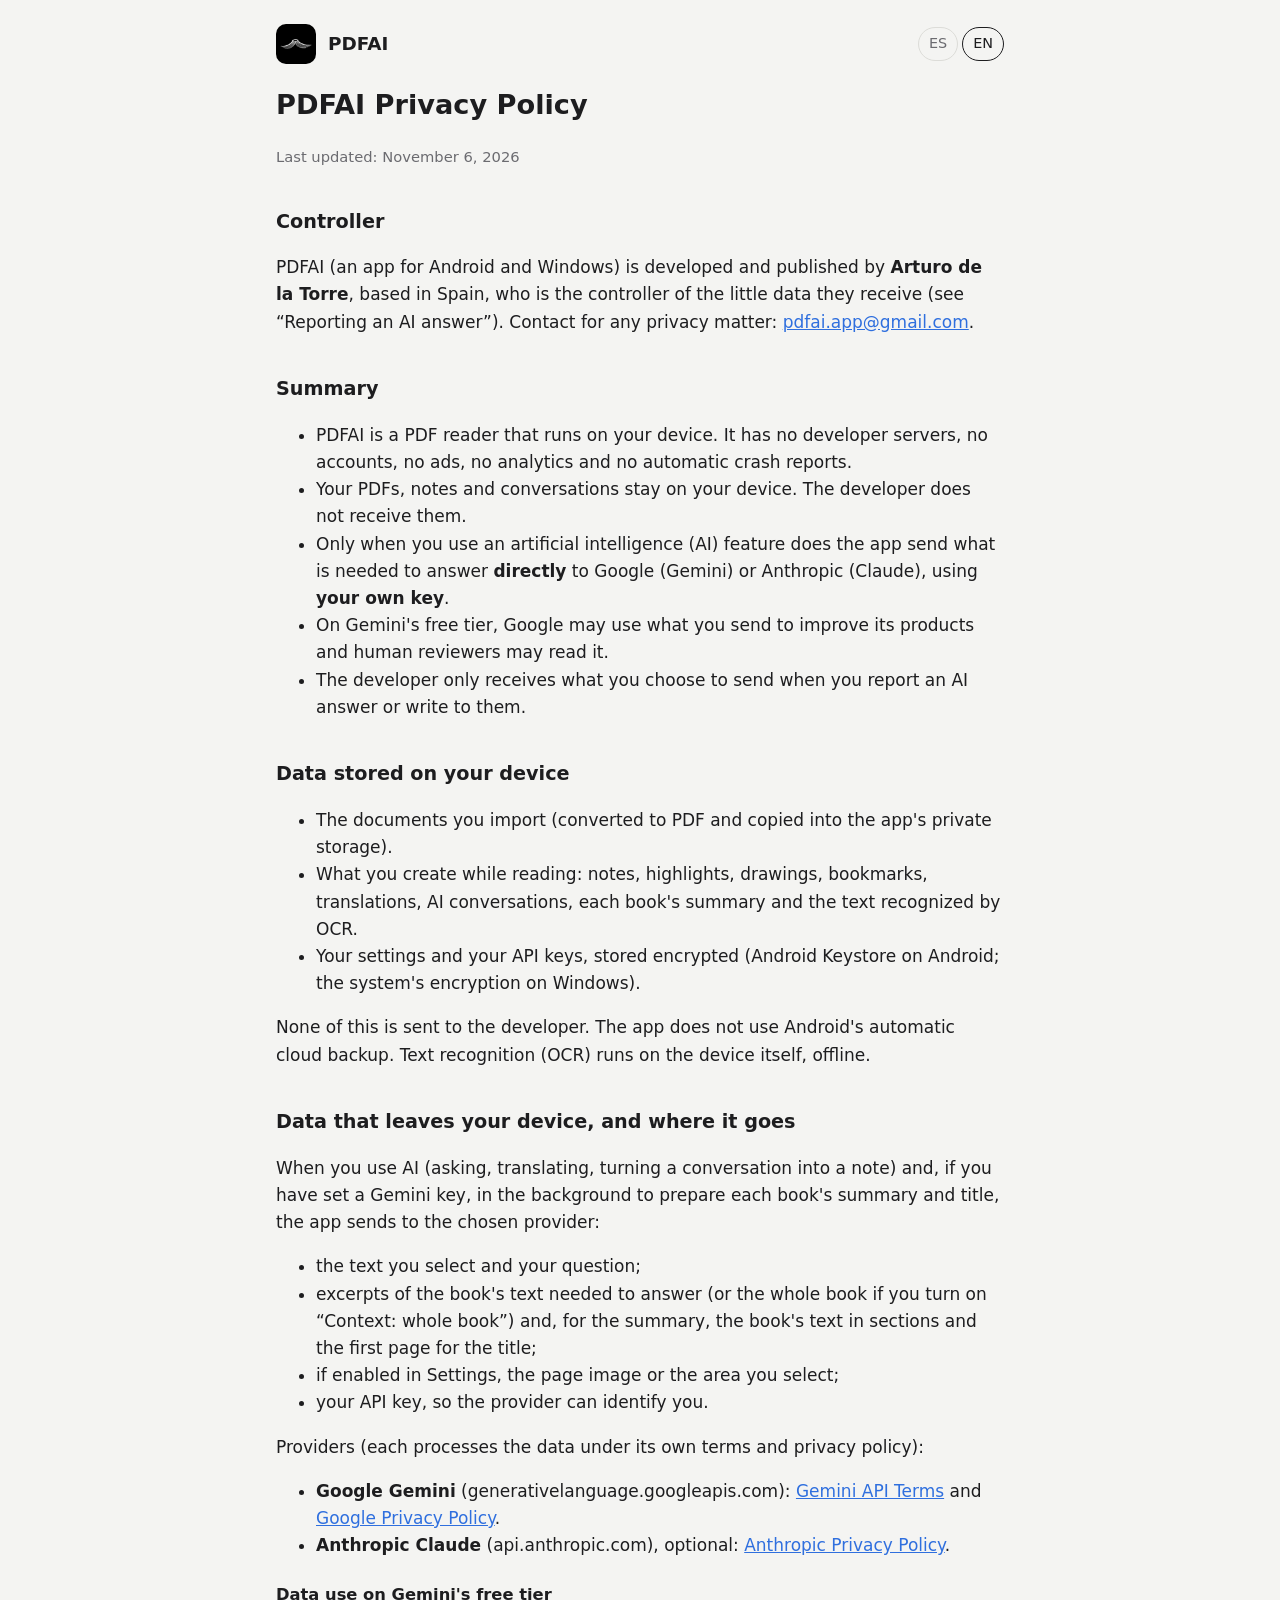
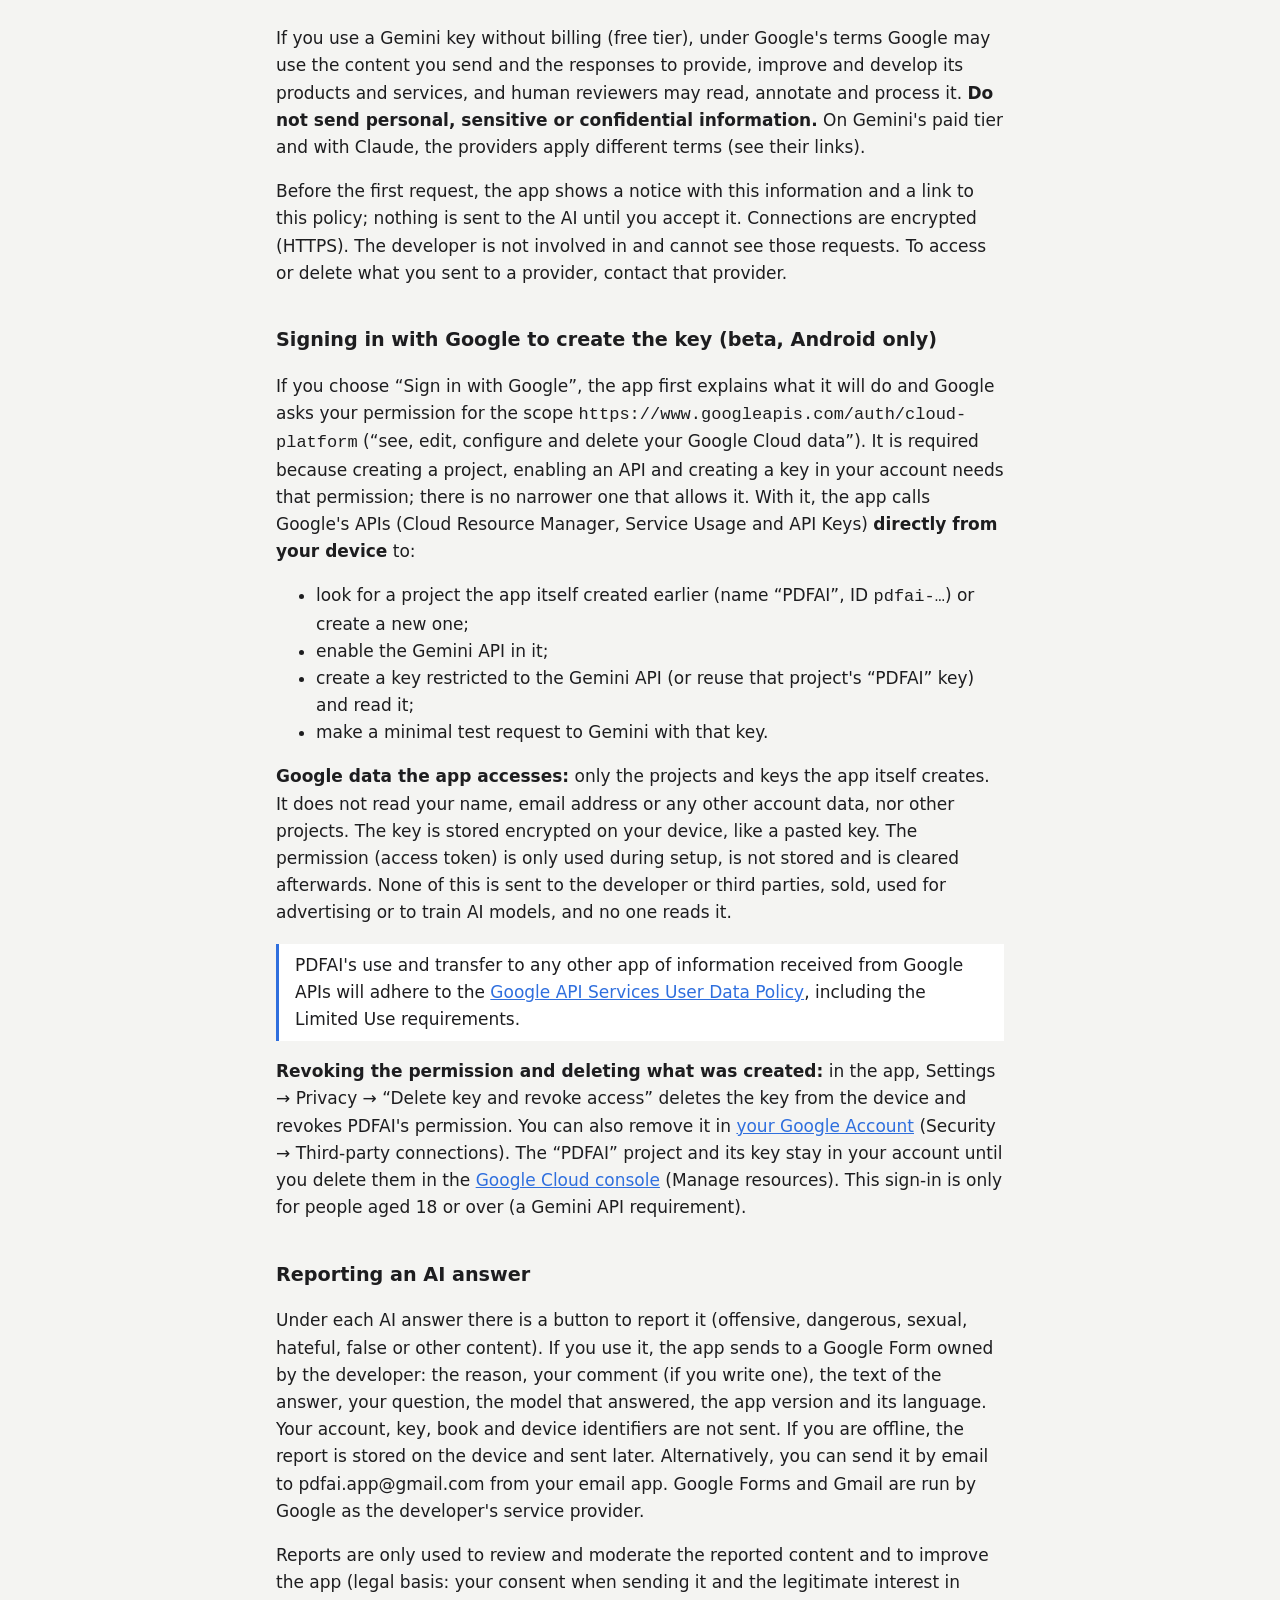
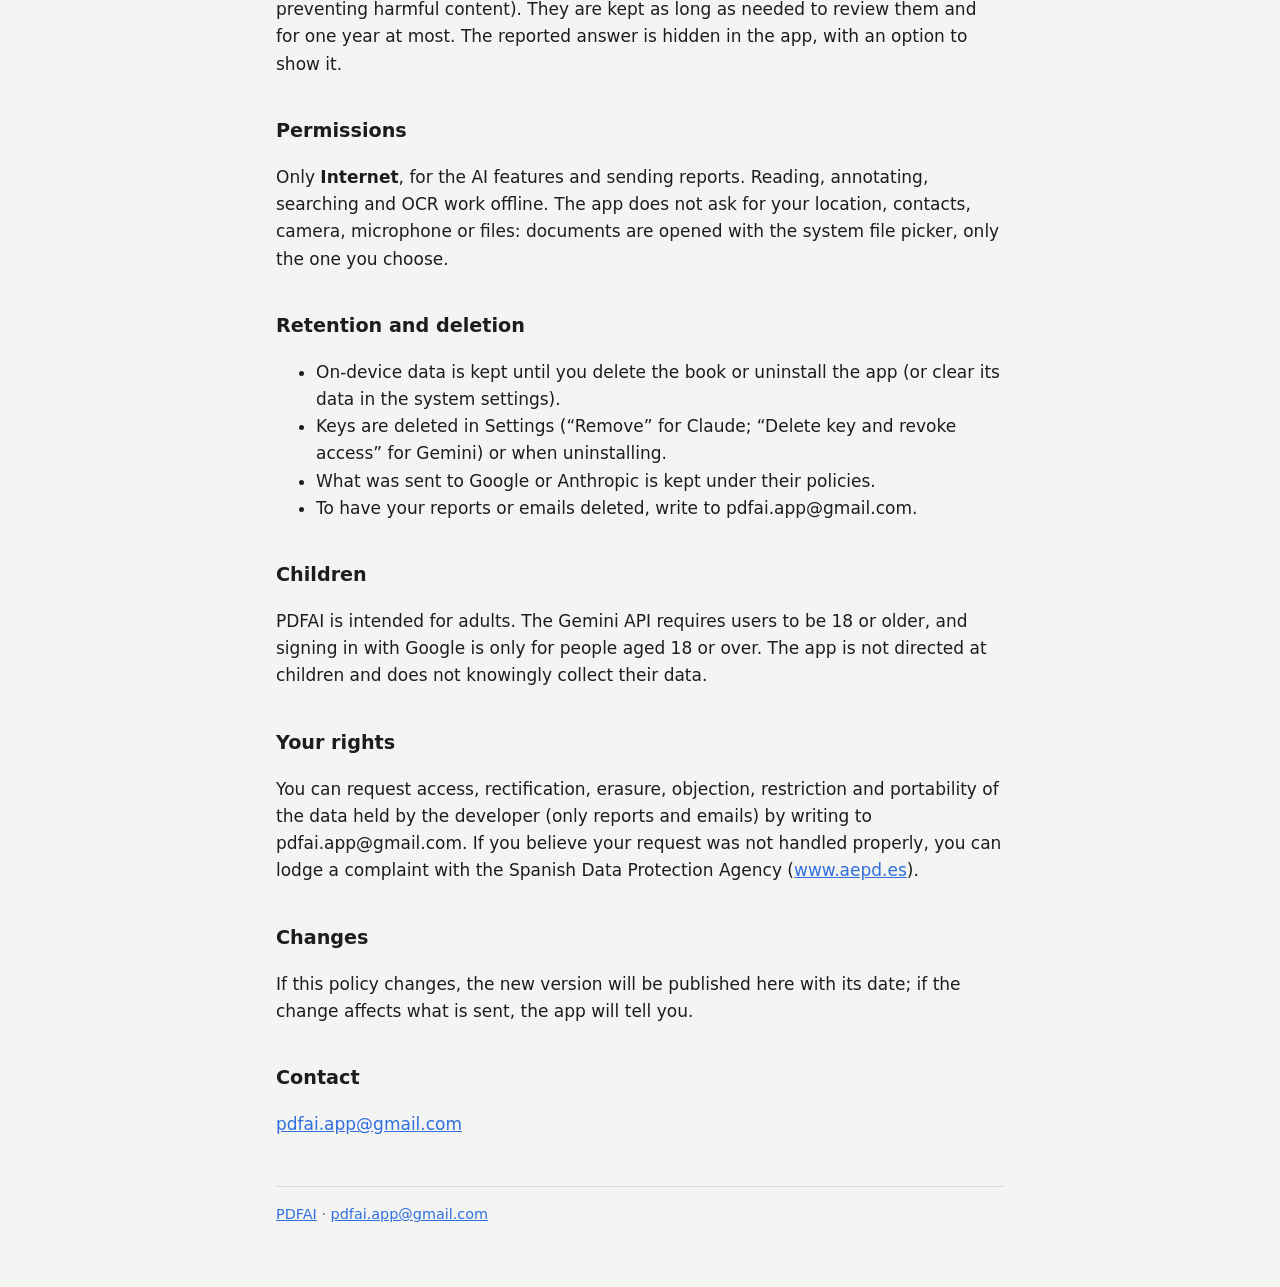
==== privacidad.html @ 2ef505de "Web de PDFAI: inicio y política de privacidad" ====
<!doctype html>
<html lang="es">
  <head>
    <meta charset="utf-8" />
    <meta name="viewport" content="width=device-width, initial-scale=1" />
    <title>Política de privacidad de PDFAI · PDFAI Privacy Policy</title>
    <meta name="description" content="Política de privacidad de PDFAI, lector de PDF con IA. PDFAI Privacy Policy." />
    <link rel="icon" href="icono-512.png" />
    <link rel="stylesheet" href="estilo.css" />
    <script>
      // Idioma: #es / #en en la dirección o el del navegador (español si empieza por «es»; si no, inglés).
      (function () {
        function set(l) {
          document.documentElement.setAttribute("data-lang", l);
          document.documentElement.lang = l;
        }
        var h = location.hash.slice(1);
        set(h === "en" || h === "es" ? h : /^es\b/i.test(navigator.language || "") ? "es" : "en");
        addEventListener("hashchange", function () {
          var x = location.hash.slice(1);
          if (x === "es" || x === "en") set(x);
        });
      })();
    </script>
  </head>
  <body>
    <main>
      <header class="top">
        <a class="brand" href="index.html"><img src="icono-512.png" alt="" width="40" height="40" />PDFAI</a>
        <nav class="langs" aria-label="Idioma / Language"><a href="#es" hreflang="es">ES</a><a href="#en" hreflang="en">EN</a></nav>
      </header>

      <article class="l-es" lang="es">
        <h1>Política de privacidad de PDFAI</h1>
        <p class="meta">Última actualización: 6 de noviembre de 2026</p>

        <h2>Responsable</h2>
        <p>
          PDFAI (aplicación para Android y Windows) la desarrolla y publica <strong>Arturo de la Torre</strong>, con domicilio en
          España, que es el responsable del tratamiento de los pocos datos que recibe (ver «Reportar una respuesta»). Contacto para
          cualquier cuestión de privacidad: <a href="mailto:pdfai.app@gmail.com">pdfai.app@gmail.com</a>.
        </p>

        <h2>Resumen</h2>
        <ul>
          <li>PDFAI es un lector de PDF que funciona en tu dispositivo. No tiene servidores propios, ni cuentas, ni anuncios, ni analítica, ni informes de errores automáticos.</li>
          <li>Tus PDF, notas y conversaciones se quedan en tu dispositivo. El desarrollador no los recibe.</li>
          <li>Solo cuando usas una función de inteligencia artificial (IA), la app envía <strong>directamente</strong> a Google (Gemini) o a Anthropic (Claude), con <strong>tu propia clave</strong>, lo necesario para responder.</li>
          <li>En el plan gratuito de Gemini, Google puede usar lo que envías para mejorar sus productos y puede revisarlo personal humano.</li>
          <li>El desarrollador solo recibe lo que tú decides enviarle al reportar una respuesta de la IA o al escribirle.</li>
        </ul>

        <h2>Datos que se guardan en tu dispositivo</h2>
        <ul>
          <li>Los documentos que importas (convertidos a PDF y copiados en el almacenamiento privado de la app).</li>
          <li>Lo que creas al leer: notas, subrayados, dibujos, marcadores, traducciones, conversaciones con la IA, la ficha de cada libro y el texto reconocido por OCR.</li>
          <li>Tus ajustes y tus claves de API, guardadas cifradas (Android Keystore en Android; cifrado del sistema en Windows).</li>
        </ul>
        <p>
          Nada de esto se envía al desarrollador. La app no usa las copias de seguridad automáticas en la nube de Android. El
          reconocimiento de texto (OCR) se hace en el propio dispositivo, sin conexión.
        </p>

        <h2>Datos que salen del dispositivo y adónde van</h2>
        <p>Cuando usas la IA (preguntar, traducir, convertir una conversación en nota) y, si has puesto una clave de Gemini, en segundo plano para preparar la ficha y el título de cada libro, la app envía al proveedor elegido:</p>
        <ul>
          <li>el texto que seleccionas y tu pregunta;</li>
          <li>fragmentos del texto del libro necesarios para responder (o el libro entero si activas «Contexto: todo el libro»), y, para la ficha, el texto del libro por tramos y la primera página para el título;</li>
          <li>si está activado en Ajustes, la imagen de la página o el recorte que seleccionas;</li>
          <li>tu clave de API, para que el proveedor te identifique.</li>
        </ul>
        <p>Proveedores (cada uno trata los datos según sus propias condiciones y su política de privacidad):</p>
        <ul>
          <li><strong>Google Gemini</strong> (generativelanguage.googleapis.com): <a href="https://ai.google.dev/gemini-api/terms">condiciones de la API de Gemini</a> y <a href="https://policies.google.com/privacy">política de privacidad de Google</a>.</li>
          <li><strong>Anthropic Claude</strong> (api.anthropic.com), opcional: <a href="https://www.anthropic.com/legal/privacy">política de privacidad de Anthropic</a>.</li>
        </ul>
        <h3>Uso de datos en el plan gratuito de Gemini</h3>
        <p>
          Si usas una clave de Gemini sin facturación (plan gratuito), según las condiciones de Google, Google puede usar el contenido
          que envías y las respuestas para proporcionar, mejorar y desarrollar sus productos y servicios, y puede haber personas que
          lo lean, anoten y procesen. <strong>No envíes datos personales, sensibles o confidenciales.</strong> En el plan de pago de
          Gemini y con Claude, los proveedores aplican otras condiciones (consúltalas en sus enlaces).
        </p>
        <p>
          Antes del primer envío, la app muestra un aviso con esta información y un enlace a esta política; sin aceptarlo no se
          envía nada a la IA. Las conexiones van cifradas (HTTPS). El desarrollador no interviene ni puede ver esas peticiones. Para
          consultar o borrar lo que hayas enviado a un proveedor, dirígete a ese proveedor.
        </p>

        <h2>Iniciar sesión con Google para crear la clave (beta, solo Android)</h2>
        <p>
          Si eliges «Iniciar sesión con Google», la app te explica antes qué va a hacer y Google te pide permiso para el ámbito
          <code>https://www.googleapis.com/auth/cloud-platform</code> («ver, editar, configurar y eliminar tus datos de Google
          Cloud»). Es necesario porque crear un proyecto, activar una API y crear una clave en tu cuenta exige ese permiso; no
          existe uno más limitado que lo permita. Con él, la app llama <strong>directamente desde tu dispositivo</strong> a las APIs
          de Google (Cloud Resource Manager, Service Usage y API Keys) para:
        </p>
        <ul>
          <li>buscar un proyecto que la propia app creara antes (nombre «PDFAI», identificador <code>pdfai-…</code>) o crear uno nuevo;</li>
          <li>activar en él la API de Gemini;</li>
          <li>crear una clave limitada a la API de Gemini (o reutilizar la clave «PDFAI» de ese proyecto) y leerla;</li>
          <li>hacer una petición mínima de prueba a Gemini con esa clave.</li>
        </ul>
        <p>
          <strong>Datos de Google a los que accede la app:</strong> solo los de los proyectos y claves que crea la propia app. No lee
          tu nombre, tu dirección de correo ni otros datos de tu cuenta, ni otros proyectos. La clave se guarda cifrada en tu
          dispositivo, como una clave pegada. El permiso (token de acceso) se usa solo durante el alta, no se guarda y se borra al
          terminar. Nada de esto se envía al desarrollador ni a terceros, no se vende, no se usa para publicidad ni para entrenar
          modelos de IA y nadie lo lee.
        </p>
        <blockquote>
          El uso y la transferencia a cualquier otra aplicación de la información recibida de las APIs de Google por parte de PDFAI
          se ajustarán a la
          <a href="https://developers.google.com/terms/api-services-user-data-policy">Política de datos de usuario de los servicios de API de Google</a>,
          incluidos los requisitos de Uso limitado.
        </blockquote>
        <p>
          <strong>Retirar el permiso y borrar lo creado:</strong> en la app, Ajustes → Privacidad → «Borrar la clave y revocar el
          acceso» borra la clave del dispositivo y revoca el permiso de PDFAI. También puedes retirarlo en
          <a href="https://myaccount.google.com/permissions">tu cuenta de Google</a> (Seguridad → Conexiones con terceros). El
          proyecto «PDFAI» y su clave siguen en tu cuenta hasta que los borres en la
          <a href="https://console.cloud.google.com/cloud-resource-manager">consola de Google Cloud</a> (Gestionar recursos). Este
          inicio de sesión es solo para mayores de 18 años (requisito de la API de Gemini).
        </p>

        <h2>Reportar una respuesta de la IA</h2>
        <p>
          Bajo cada respuesta de la IA hay un botón para reportarla (contenido ofensivo, peligroso, sexual, de odio, falso u otro).
          Si lo usas, la app envía a un Formulario de Google del desarrollador: el motivo, tu comentario (si escribes uno), el texto
          de la respuesta, tu pregunta, el modelo que respondió, la versión de la app y su idioma. No se envían tu cuenta, tu clave,
          tu libro ni identificadores del dispositivo. Si no hay conexión, el reporte se guarda en el dispositivo y se envía más
          tarde. Como alternativa puedes enviarlo por correo a pdfai.app@gmail.com desde tu programa de correo. Google Forms y Gmail
          los gestiona Google como proveedor del desarrollador.
        </p>
        <p>
          Los reportes se usan solo para revisar y moderar el contenido reportado y mejorar la app (base jurídica: tu consentimiento
          al enviarlo y el interés legítimo en evitar contenido dañino). Se conservan el tiempo necesario para revisarlos y como
          máximo un año. La respuesta reportada queda oculta en la app, con opción de verla.
        </p>

        <h2>Permisos</h2>
        <p>
          Solo <strong>Internet</strong>, para las funciones de IA y el envío de reportes. Leer, anotar, buscar y el OCR funcionan
          sin conexión. La app no pide acceso a tu ubicación, contactos, cámara, micrófono ni a tus archivos: los documentos se
          abren con el selector de archivos del sistema, solo el que eliges.
        </p>

        <h2>Conservación y borrado</h2>
        <ul>
          <li>Los datos del dispositivo se conservan hasta que borras el libro o desinstalas la app (o borras sus datos en los ajustes del sistema).</li>
          <li>Las claves se borran en Ajustes («Quitar» para Claude; «Borrar la clave y revocar el acceso» para Gemini) o al desinstalar.</li>
          <li>Lo enviado a Google o Anthropic se conserva según sus políticas.</li>
          <li>Para que se borren tus reportes o correos, escribe a pdfai.app@gmail.com.</li>
        </ul>

        <h2>Menores</h2>
        <p>
          PDFAI está dirigida a personas adultas. La API de Gemini exige tener 18 años o más, y el inicio de sesión con Google solo es
          para mayores de 18 años. La app no está dirigida a menores ni recoge datos de ellos a sabiendas.
        </p>

        <h2>Tus derechos</h2>
        <p>
          Puedes pedir acceso, rectificación, supresión, oposición, limitación y portabilidad de los datos que tenga el desarrollador
          (solo reportes y correos) escribiendo a pdfai.app@gmail.com. Si crees que no se han atendido bien, puedes reclamar ante la
          Agencia Española de Protección de Datos (<a href="https://www.aepd.es">www.aepd.es</a>).
        </p>

        <h2>Cambios</h2>
        <p>Si esta política cambia, se publicará aquí con su nueva fecha; si el cambio afecta a lo que se envía, la app lo avisará.</p>

        <h2>Contacto</h2>
        <p><a href="mailto:pdfai.app@gmail.com">pdfai.app@gmail.com</a></p>
      </article>

      <article class="l-en" lang="en">
        <h1>PDFAI Privacy Policy</h1>
        <p class="meta">Last updated: November 6, 2026</p>

        <h2>Controller</h2>
        <p>
          PDFAI (an app for Android and Windows) is developed and published by <strong>Arturo de la Torre</strong>, based in
          Spain, who is the controller of the little data they receive (see “Reporting an AI answer”). Contact for any privacy
          matter: <a href="mailto:pdfai.app@gmail.com">pdfai.app@gmail.com</a>.
        </p>

        <h2>Summary</h2>
        <ul>
          <li>PDFAI is a PDF reader that runs on your device. It has no developer servers, no accounts, no ads, no analytics and no automatic crash reports.</li>
          <li>Your PDFs, notes and conversations stay on your device. The developer does not receive them.</li>
          <li>Only when you use an artificial intelligence (AI) feature does the app send what is needed to answer <strong>directly</strong> to Google (Gemini) or Anthropic (Claude), using <strong>your own key</strong>.</li>
          <li>On Gemini's free tier, Google may use what you send to improve its products and human reviewers may read it.</li>
          <li>The developer only receives what you choose to send when you report an AI answer or write to them.</li>
        </ul>

        <h2>Data stored on your device</h2>
        <ul>
          <li>The documents you import (converted to PDF and copied into the app's private storage).</li>
          <li>What you create while reading: notes, highlights, drawings, bookmarks, translations, AI conversations, each book's summary and the text recognized by OCR.</li>
          <li>Your settings and your API keys, stored encrypted (Android Keystore on Android; the system's encryption on Windows).</li>
        </ul>
        <p>None of this is sent to the developer. The app does not use Android's automatic cloud backup. Text recognition (OCR) runs on the device itself, offline.</p>

        <h2>Data that leaves your device, and where it goes</h2>
        <p>When you use AI (asking, translating, turning a conversation into a note) and, if you have set a Gemini key, in the background to prepare each book's summary and title, the app sends to the chosen provider:</p>
        <ul>
          <li>the text you select and your question;</li>
          <li>excerpts of the book's text needed to answer (or the whole book if you turn on “Context: whole book”) and, for the summary, the book's text in sections and the first page for the title;</li>
          <li>if enabled in Settings, the page image or the area you select;</li>
          <li>your API key, so the provider can identify you.</li>
        </ul>
        <p>Providers (each processes the data under its own terms and privacy policy):</p>
        <ul>
          <li><strong>Google Gemini</strong> (generativelanguage.googleapis.com): <a href="https://ai.google.dev/gemini-api/terms">Gemini API Terms</a> and <a href="https://policies.google.com/privacy">Google Privacy Policy</a>.</li>
          <li><strong>Anthropic Claude</strong> (api.anthropic.com), optional: <a href="https://www.anthropic.com/legal/privacy">Anthropic Privacy Policy</a>.</li>
        </ul>
        <h3>Data use on Gemini's free tier</h3>
        <p>
          If you use a Gemini key without billing (free tier), under Google's terms Google may use the content you send and the
          responses to provide, improve and develop its products and services, and human reviewers may read, annotate and process
          it. <strong>Do not send personal, sensitive or confidential information.</strong> On Gemini's paid tier and with Claude, the
          providers apply different terms (see their links).
        </p>
        <p>
          Before the first request, the app shows a notice with this information and a link to this policy; nothing is sent to the
          AI until you accept it. Connections are encrypted (HTTPS). The developer is not involved in and cannot see those requests.
          To access or delete what you sent to a provider, contact that provider.
        </p>

        <h2>Signing in with Google to create the key (beta, Android only)</h2>
        <p>
          If you choose “Sign in with Google”, the app first explains what it will do and Google asks your permission for the scope
          <code>https://www.googleapis.com/auth/cloud-platform</code> (“see, edit, configure and delete your Google Cloud data”). It
          is required because creating a project, enabling an API and creating a key in your account needs that permission; there is
          no narrower one that allows it. With it, the app calls Google's APIs (Cloud Resource Manager, Service Usage and API Keys)
          <strong>directly from your device</strong> to:
        </p>
        <ul>
          <li>look for a project the app itself created earlier (name “PDFAI”, ID <code>pdfai-…</code>) or create a new one;</li>
          <li>enable the Gemini API in it;</li>
          <li>create a key restricted to the Gemini API (or reuse that project's “PDFAI” key) and read it;</li>
          <li>make a minimal test request to Gemini with that key.</li>
        </ul>
        <p>
          <strong>Google data the app accesses:</strong> only the projects and keys the app itself creates. It does not read your
          name, email address or any other account data, nor other projects. The key is stored encrypted on your device, like a
          pasted key. The permission (access token) is only used during setup, is not stored and is cleared afterwards. None of this
          is sent to the developer or third parties, sold, used for advertising or to train AI models, and no one reads it.
        </p>
        <blockquote>
          PDFAI's use and transfer to any other app of information received from Google APIs will adhere to the
          <a href="https://developers.google.com/terms/api-services-user-data-policy">Google API Services User Data Policy</a>, including
          the Limited Use requirements.
        </blockquote>
        <p>
          <strong>Revoking the permission and deleting what was created:</strong> in the app, Settings → Privacy → “Delete key and
          revoke access” deletes the key from the device and revokes PDFAI's permission. You can also remove it in
          <a href="https://myaccount.google.com/permissions">your Google Account</a> (Security → Third-party connections). The “PDFAI”
          project and its key stay in your account until you delete them in the
          <a href="https://console.cloud.google.com/cloud-resource-manager">Google Cloud console</a> (Manage resources). This sign-in is
          only for people aged 18 or over (a Gemini API requirement).
        </p>

        <h2>Reporting an AI answer</h2>
        <p>
          Under each AI answer there is a button to report it (offensive, dangerous, sexual, hateful, false or other content). If you
          use it, the app sends to a Google Form owned by the developer: the reason, your comment (if you write one), the text of the
          answer, your question, the model that answered, the app version and its language. Your account, key, book and device
          identifiers are not sent. If you are offline, the report is stored on the device and sent later. Alternatively, you can
          send it by email to pdfai.app@gmail.com from your email app. Google Forms and Gmail are run by Google as the developer's
          service provider.
        </p>
        <p>
          Reports are only used to review and moderate the reported content and to improve the app (legal basis: your consent when
          sending it and the legitimate interest in preventing harmful content). They are kept as long as needed to review them and
          for one year at most. The reported answer is hidden in the app, with an option to show it.
        </p>

        <h2>Permissions</h2>
        <p>
          Only <strong>Internet</strong>, for the AI features and sending reports. Reading, annotating, searching and OCR work offline.
          The app does not ask for your location, contacts, camera, microphone or files: documents are opened with the system file
          picker, only the one you choose.
        </p>

        <h2>Retention and deletion</h2>
        <ul>
          <li>On-device data is kept until you delete the book or uninstall the app (or clear its data in the system settings).</li>
          <li>Keys are deleted in Settings (“Remove” for Claude; “Delete key and revoke access” for Gemini) or when uninstalling.</li>
          <li>What was sent to Google or Anthropic is kept under their policies.</li>
          <li>To have your reports or emails deleted, write to pdfai.app@gmail.com.</li>
        </ul>

        <h2>Children</h2>
        <p>
          PDFAI is intended for adults. The Gemini API requires users to be 18 or older, and signing in with Google is only for people
          aged 18 or over. The app is not directed at children and does not knowingly collect their data.
        </p>

        <h2>Your rights</h2>
        <p>
          You can request access, rectification, erasure, objection, restriction and portability of the data held by the developer
          (only reports and emails) by writing to pdfai.app@gmail.com. If you believe your request was not handled properly, you can
          lodge a complaint with the Spanish Data Protection Agency (<a href="https://www.aepd.es">www.aepd.es</a>).
        </p>

        <h2>Changes</h2>
        <p>If this policy changes, the new version will be published here with its date; if the change affects what is sent, the app will tell you.</p>

        <h2>Contact</h2>
        <p><a href="mailto:pdfai.app@gmail.com">pdfai.app@gmail.com</a></p>
      </article>

      <footer>
        <a href="index.html">PDFAI</a> · <a href="mailto:pdfai.app@gmail.com">pdfai.app@gmail.com</a>
      </footer>
    </main>
  </body>
</html>
---- estilo.css ----
/* Web pública de PDFAI: minimalista, sin dependencias, coherente con la app. */
:root {
  --bg: #f4f4f2;
  --fg: #1d1d1f;
  --muted: #6b6b70;
  --line: #dcdcd8;
  --card: #ffffff;
  --accent: #2f6fde;
  color-scheme: light dark;
  font-family: system-ui, -apple-system, "Segoe UI", Roboto, sans-serif;
}
@media (prefers-color-scheme: dark) {
  :root {
    --bg: #18181a;
    --fg: #ececec;
    --muted: #a0a0a6;
    --line: #333336;
    --card: #232326;
    --accent: #6ea1ff;
  }
}
* {
  box-sizing: border-box;
}
body {
  margin: 0;
  background: var(--bg);
  color: var(--fg);
  line-height: 1.6;
  font-size: 17px;
}
main {
  max-width: 760px;
  margin: 0 auto;
  padding: 24px 16px 64px;
}
a {
  color: var(--accent);
}
header.top {
  display: flex;
  align-items: center;
  justify-content: space-between;
  gap: 12px;
  margin-bottom: 24px;
}
.brand {
  display: flex;
  align-items: center;
  gap: 12px;
  color: inherit;
  text-decoration: none;
  font-weight: 700;
  font-size: 1.15rem;
}
.brand img {
  width: 40px;
  height: 40px;
  border-radius: 10px;
}
.langs {
  display: flex;
  gap: 4px;
}
.langs a {
  padding: 4px 10px;
  border: 1px solid var(--line);
  border-radius: 999px;
  text-decoration: none;
  color: var(--muted);
  font-size: 0.9rem;
}
html[data-lang="es"] .langs a[href="#es"],
html[data-lang="en"] .langs a[href="#en"] {
  color: var(--fg);
  border-color: var(--fg);
}
.hero {
  text-align: center;
  padding: 24px 0 8px;
}
.hero img {
  width: 128px;
  height: 128px;
  border-radius: 28px;
}
.hero h1 {
  font-size: 2rem;
  margin: 16px 0 4px;
}
.hero p {
  color: var(--muted);
  margin: 0 auto;
  max-width: 34em;
}
.cta {
  display: inline-block;
  margin-top: 20px;
  padding: 10px 18px;
  border-radius: 10px;
  background: var(--card);
  border: 1px solid var(--line);
  color: var(--muted);
}
.features {
  list-style: none;
  padding: 0;
  margin: 32px 0;
  display: grid;
  gap: 12px;
}
.features li {
  background: var(--card);
  border: 1px solid var(--line);
  border-radius: 10px;
  padding: 12px 16px;
}
h1 {
  font-size: 1.7rem;
  line-height: 1.25;
}
h2 {
  font-size: 1.2rem;
  margin-top: 2em;
}
h3 {
  font-size: 1.02rem;
  margin-top: 1.4em;
}
.meta {
  color: var(--muted);
  font-size: 0.92rem;
}
blockquote {
  margin: 1em 0;
  padding: 8px 16px;
  border-left: 3px solid var(--accent);
  background: var(--card);
}
footer {
  margin-top: 48px;
  padding-top: 16px;
  border-top: 1px solid var(--line);
  color: var(--muted);
  font-size: 0.9rem;
}
/* Idiomas: con JavaScript se ve uno; sin él, los dos (español primero). */
html[data-lang="es"] .l-en,
html[data-lang="en"] .l-es {
  display: none;
}
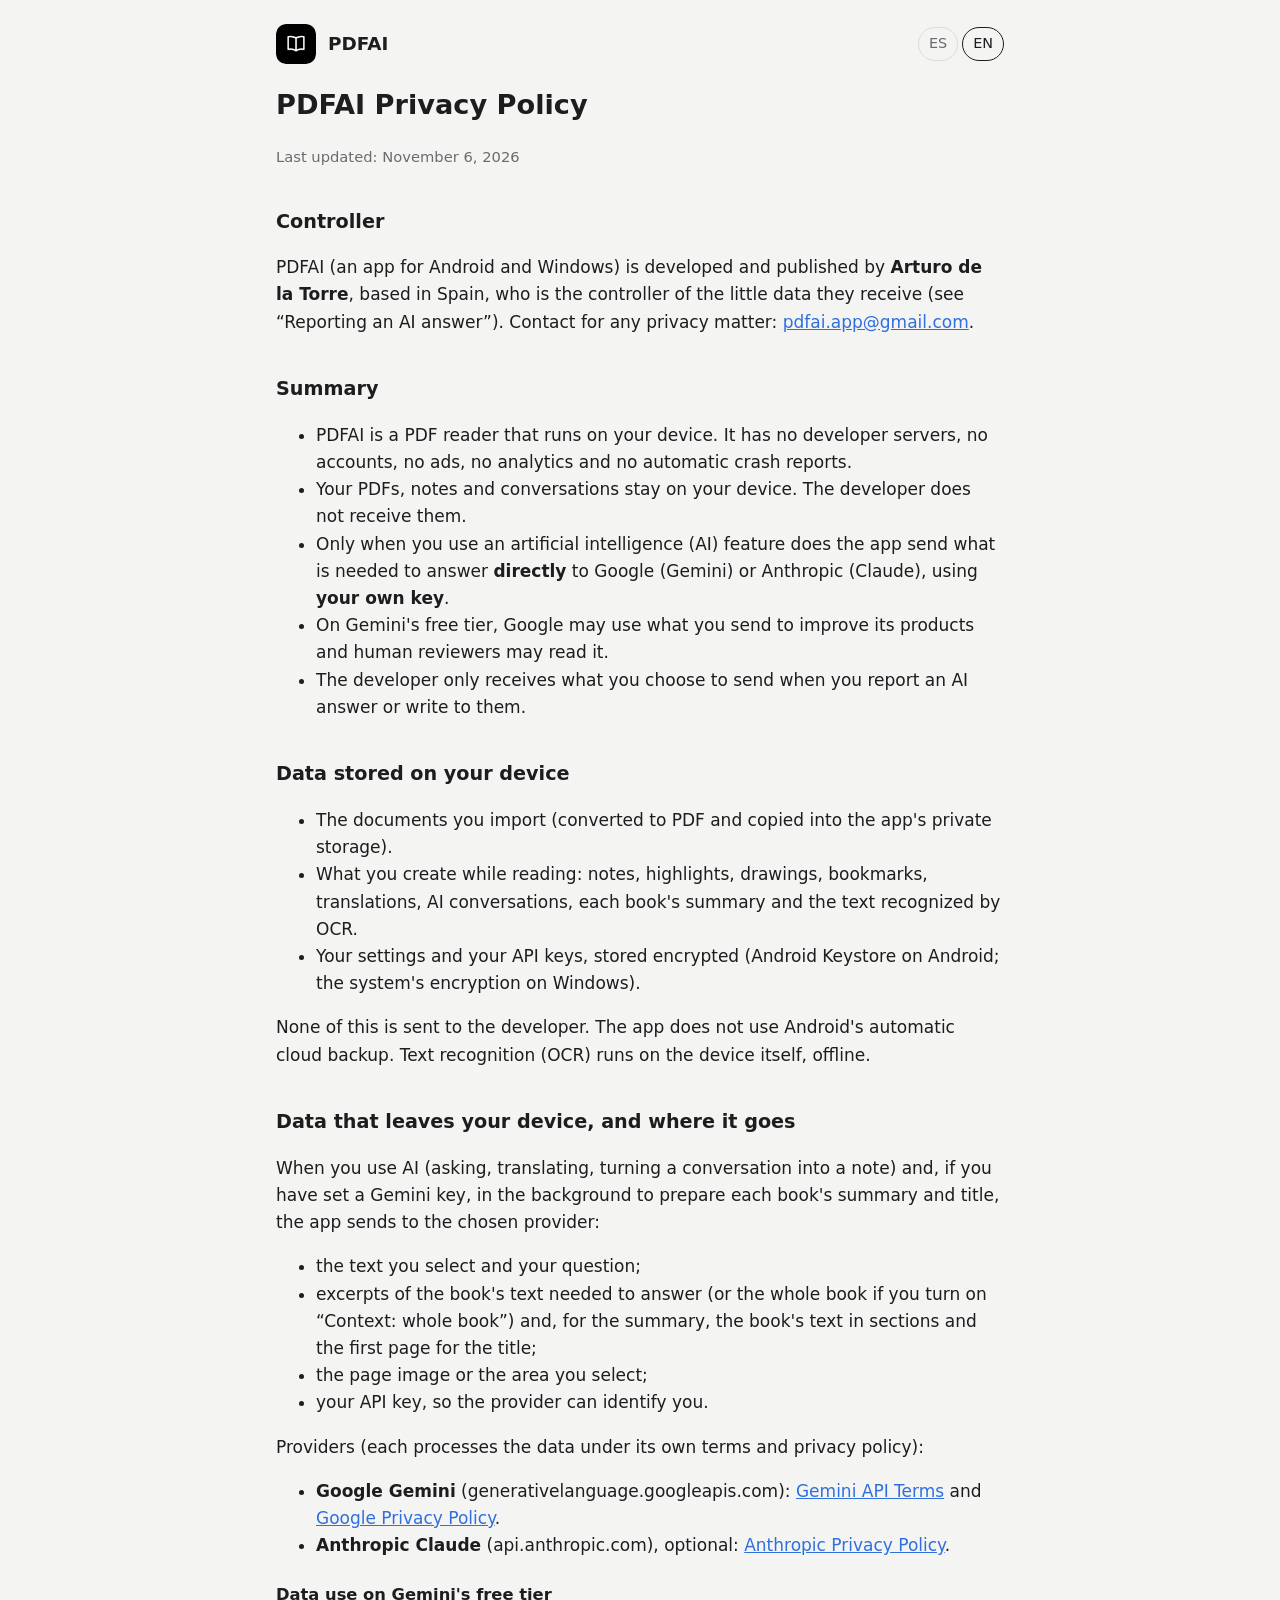
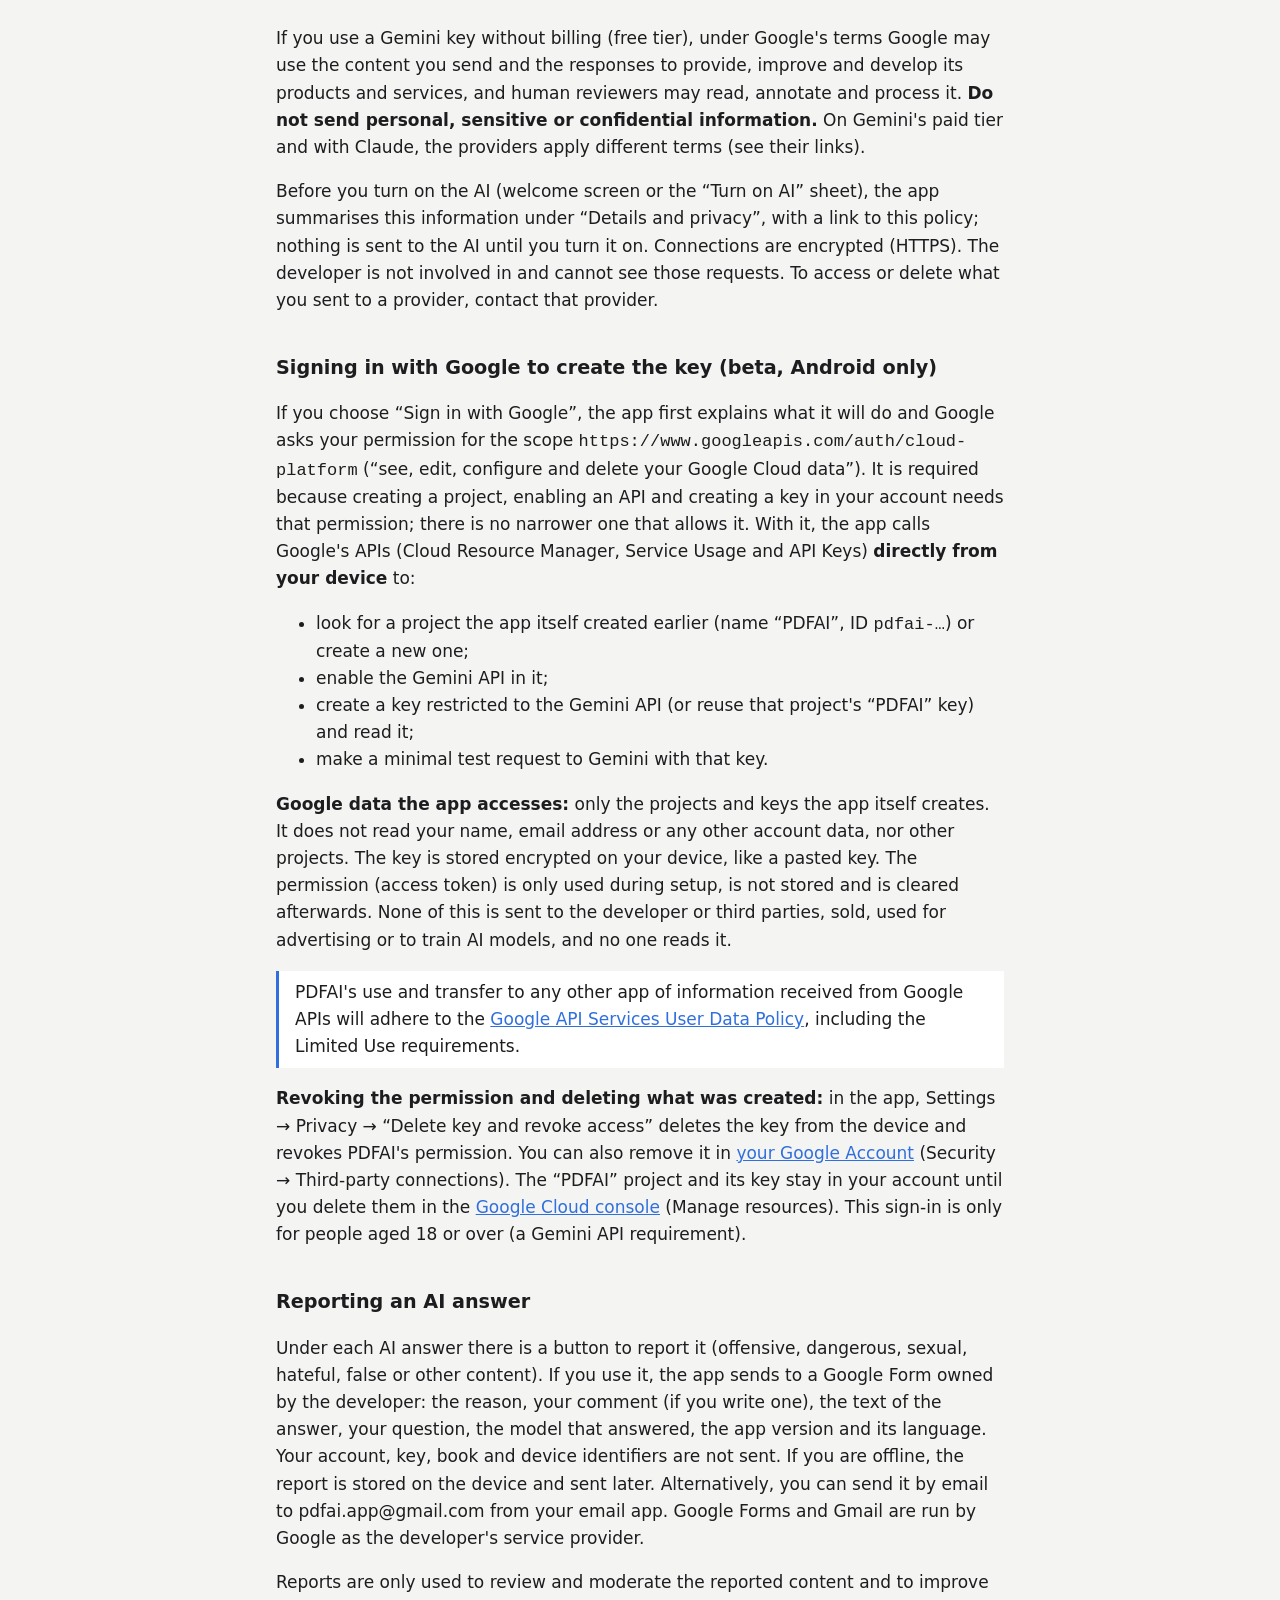
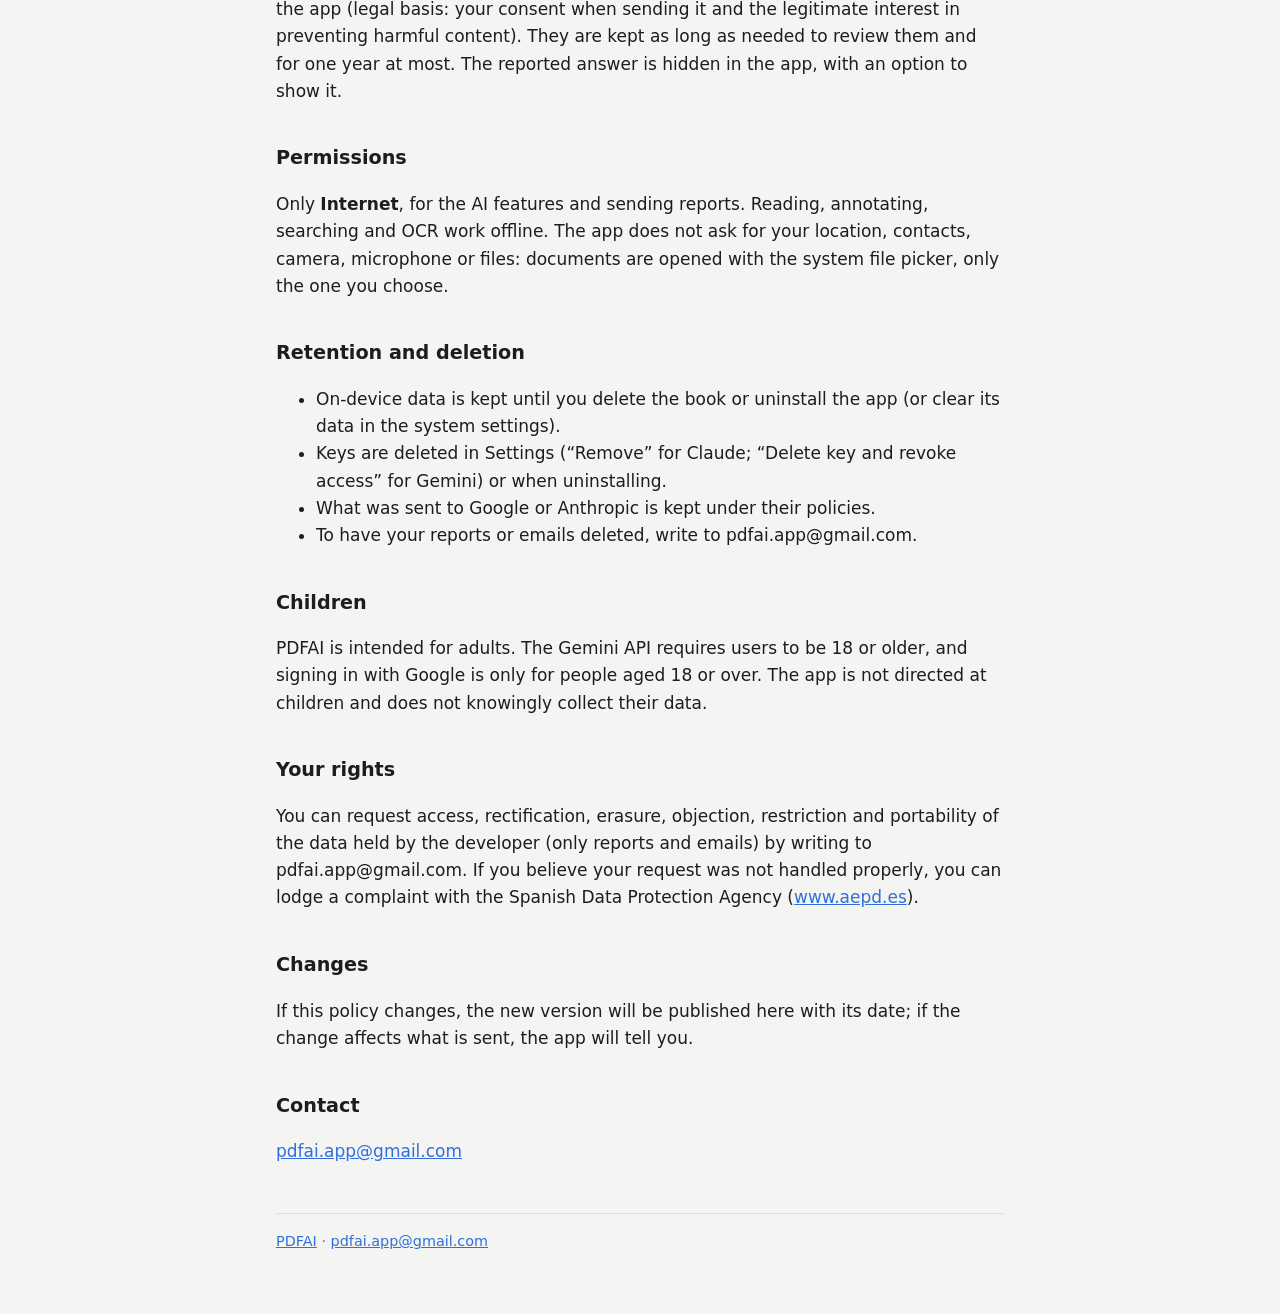
==== commit 7197fa1c: "Logo nuevo y aviso de privacidad actualizado (privacidad.html)" ====
--- a/privacidad.html
+++ b/privacidad.html
@@ -1,319 +1,319 @@
-<!doctype html>
-<html lang="es">
-  <head>
-    <meta charset="utf-8" />
-    <meta name="viewport" content="width=device-width, initial-scale=1" />
-    <title>Política de privacidad de PDFAI · PDFAI Privacy Policy</title>
-    <meta name="description" content="Política de privacidad de PDFAI, lector de PDF con IA. PDFAI Privacy Policy." />
-    <link rel="icon" href="icono-512.png" />
-    <link rel="stylesheet" href="estilo.css" />
-    <script>
-      // Idioma: #es / #en en la dirección o el del navegador (español si empieza por «es»; si no, inglés).
-      (function () {
-        function set(l) {
-          document.documentElement.setAttribute("data-lang", l);
-          document.documentElement.lang = l;
-        }
-        var h = location.hash.slice(1);
-        set(h === "en" || h === "es" ? h : /^es\b/i.test(navigator.language || "") ? "es" : "en");
-        addEventListener("hashchange", function () {
-          var x = location.hash.slice(1);
-          if (x === "es" || x === "en") set(x);
-        });
-      })();
-    </script>
-  </head>
-  <body>
-    <main>
-      <header class="top">
-        <a class="brand" href="index.html"><img src="icono-512.png" alt="" width="40" height="40" />PDFAI</a>
-        <nav class="langs" aria-label="Idioma / Language"><a href="#es" hreflang="es">ES</a><a href="#en" hreflang="en">EN</a></nav>
-      </header>
-
-      <article class="l-es" lang="es">
-        <h1>Política de privacidad de PDFAI</h1>
-        <p class="meta">Última actualización: 6 de noviembre de 2026</p>
-
-        <h2>Responsable</h2>
-        <p>
-          PDFAI (aplicación para Android y Windows) la desarrolla y publica <strong>Arturo de la Torre</strong>, con domicilio en
-          España, que es el responsable del tratamiento de los pocos datos que recibe (ver «Reportar una respuesta»). Contacto para
-          cualquier cuestión de privacidad: <a href="mailto:pdfai.app@gmail.com">pdfai.app@gmail.com</a>.
-        </p>
-
-        <h2>Resumen</h2>
-        <ul>
-          <li>PDFAI es un lector de PDF que funciona en tu dispositivo. No tiene servidores propios, ni cuentas, ni anuncios, ni analítica, ni informes de errores automáticos.</li>
-          <li>Tus PDF, notas y conversaciones se quedan en tu dispositivo. El desarrollador no los recibe.</li>
-          <li>Solo cuando usas una función de inteligencia artificial (IA), la app envía <strong>directamente</strong> a Google (Gemini) o a Anthropic (Claude), con <strong>tu propia clave</strong>, lo necesario para responder.</li>
-          <li>En el plan gratuito de Gemini, Google puede usar lo que envías para mejorar sus productos y puede revisarlo personal humano.</li>
-          <li>El desarrollador solo recibe lo que tú decides enviarle al reportar una respuesta de la IA o al escribirle.</li>
-        </ul>
-
-        <h2>Datos que se guardan en tu dispositivo</h2>
-        <ul>
-          <li>Los documentos que importas (convertidos a PDF y copiados en el almacenamiento privado de la app).</li>
-          <li>Lo que creas al leer: notas, subrayados, dibujos, marcadores, traducciones, conversaciones con la IA, la ficha de cada libro y el texto reconocido por OCR.</li>
-          <li>Tus ajustes y tus claves de API, guardadas cifradas (Android Keystore en Android; cifrado del sistema en Windows).</li>
-        </ul>
-        <p>
-          Nada de esto se envía al desarrollador. La app no usa las copias de seguridad automáticas en la nube de Android. El
-          reconocimiento de texto (OCR) se hace en el propio dispositivo, sin conexión.
-        </p>
-
-        <h2>Datos que salen del dispositivo y adónde van</h2>
-        <p>Cuando usas la IA (preguntar, traducir, convertir una conversación en nota) y, si has puesto una clave de Gemini, en segundo plano para preparar la ficha y el título de cada libro, la app envía al proveedor elegido:</p>
-        <ul>
-          <li>el texto que seleccionas y tu pregunta;</li>
-          <li>fragmentos del texto del libro necesarios para responder (o el libro entero si activas «Contexto: todo el libro»), y, para la ficha, el texto del libro por tramos y la primera página para el título;</li>
-          <li>si está activado en Ajustes, la imagen de la página o el recorte que seleccionas;</li>
-          <li>tu clave de API, para que el proveedor te identifique.</li>
-        </ul>
-        <p>Proveedores (cada uno trata los datos según sus propias condiciones y su política de privacidad):</p>
-        <ul>
-          <li><strong>Google Gemini</strong> (generativelanguage.googleapis.com): <a href="https://ai.google.dev/gemini-api/terms">condiciones de la API de Gemini</a> y <a href="https://policies.google.com/privacy">política de privacidad de Google</a>.</li>
-          <li><strong>Anthropic Claude</strong> (api.anthropic.com), opcional: <a href="https://www.anthropic.com/legal/privacy">política de privacidad de Anthropic</a>.</li>
-        </ul>
-        <h3>Uso de datos en el plan gratuito de Gemini</h3>
-        <p>
-          Si usas una clave de Gemini sin facturación (plan gratuito), según las condiciones de Google, Google puede usar el contenido
-          que envías y las respuestas para proporcionar, mejorar y desarrollar sus productos y servicios, y puede haber personas que
-          lo lean, anoten y procesen. <strong>No envíes datos personales, sensibles o confidenciales.</strong> En el plan de pago de
-          Gemini y con Claude, los proveedores aplican otras condiciones (consúltalas en sus enlaces).
-        </p>
-        <p>
-          Antes del primer envío, la app muestra un aviso con esta información y un enlace a esta política; sin aceptarlo no se
-          envía nada a la IA. Las conexiones van cifradas (HTTPS). El desarrollador no interviene ni puede ver esas peticiones. Para
-          consultar o borrar lo que hayas enviado a un proveedor, dirígete a ese proveedor.
-        </p>
-
-        <h2>Iniciar sesión con Google para crear la clave (beta, solo Android)</h2>
-        <p>
-          Si eliges «Iniciar sesión con Google», la app te explica antes qué va a hacer y Google te pide permiso para el ámbito
-          <code>https://www.googleapis.com/auth/cloud-platform</code> («ver, editar, configurar y eliminar tus datos de Google
-          Cloud»). Es necesario porque crear un proyecto, activar una API y crear una clave en tu cuenta exige ese permiso; no
-          existe uno más limitado que lo permita. Con él, la app llama <strong>directamente desde tu dispositivo</strong> a las APIs
-          de Google (Cloud Resource Manager, Service Usage y API Keys) para:
-        </p>
-        <ul>
-          <li>buscar un proyecto que la propia app creara antes (nombre «PDFAI», identificador <code>pdfai-…</code>) o crear uno nuevo;</li>
-          <li>activar en él la API de Gemini;</li>
-          <li>crear una clave limitada a la API de Gemini (o reutilizar la clave «PDFAI» de ese proyecto) y leerla;</li>
-          <li>hacer una petición mínima de prueba a Gemini con esa clave.</li>
-        </ul>
-        <p>
-          <strong>Datos de Google a los que accede la app:</strong> solo los de los proyectos y claves que crea la propia app. No lee
-          tu nombre, tu dirección de correo ni otros datos de tu cuenta, ni otros proyectos. La clave se guarda cifrada en tu
-          dispositivo, como una clave pegada. El permiso (token de acceso) se usa solo durante el alta, no se guarda y se borra al
-          terminar. Nada de esto se envía al desarrollador ni a terceros, no se vende, no se usa para publicidad ni para entrenar
-          modelos de IA y nadie lo lee.
-        </p>
-        <blockquote>
-          El uso y la transferencia a cualquier otra aplicación de la información recibida de las APIs de Google por parte de PDFAI
-          se ajustarán a la
-          <a href="https://developers.google.com/terms/api-services-user-data-policy">Política de datos de usuario de los servicios de API de Google</a>,
-          incluidos los requisitos de Uso limitado.
-        </blockquote>
-        <p>
-          <strong>Retirar el permiso y borrar lo creado:</strong> en la app, Ajustes → Privacidad → «Borrar la clave y revocar el
-          acceso» borra la clave del dispositivo y revoca el permiso de PDFAI. También puedes retirarlo en
-          <a href="https://myaccount.google.com/permissions">tu cuenta de Google</a> (Seguridad → Conexiones con terceros). El
-          proyecto «PDFAI» y su clave siguen en tu cuenta hasta que los borres en la
-          <a href="https://console.cloud.google.com/cloud-resource-manager">consola de Google Cloud</a> (Gestionar recursos). Este
-          inicio de sesión es solo para mayores de 18 años (requisito de la API de Gemini).
-        </p>
-
-        <h2>Reportar una respuesta de la IA</h2>
-        <p>
-          Bajo cada respuesta de la IA hay un botón para reportarla (contenido ofensivo, peligroso, sexual, de odio, falso u otro).
-          Si lo usas, la app envía a un Formulario de Google del desarrollador: el motivo, tu comentario (si escribes uno), el texto
-          de la respuesta, tu pregunta, el modelo que respondió, la versión de la app y su idioma. No se envían tu cuenta, tu clave,
-          tu libro ni identificadores del dispositivo. Si no hay conexión, el reporte se guarda en el dispositivo y se envía más
-          tarde. Como alternativa puedes enviarlo por correo a pdfai.app@gmail.com desde tu programa de correo. Google Forms y Gmail
-          los gestiona Google como proveedor del desarrollador.
-        </p>
-        <p>
-          Los reportes se usan solo para revisar y moderar el contenido reportado y mejorar la app (base jurídica: tu consentimiento
-          al enviarlo y el interés legítimo en evitar contenido dañino). Se conservan el tiempo necesario para revisarlos y como
-          máximo un año. La respuesta reportada queda oculta en la app, con opción de verla.
-        </p>
-
-        <h2>Permisos</h2>
-        <p>
-          Solo <strong>Internet</strong>, para las funciones de IA y el envío de reportes. Leer, anotar, buscar y el OCR funcionan
-          sin conexión. La app no pide acceso a tu ubicación, contactos, cámara, micrófono ni a tus archivos: los documentos se
-          abren con el selector de archivos del sistema, solo el que eliges.
-        </p>
-
-        <h2>Conservación y borrado</h2>
-        <ul>
-          <li>Los datos del dispositivo se conservan hasta que borras el libro o desinstalas la app (o borras sus datos en los ajustes del sistema).</li>
-          <li>Las claves se borran en Ajustes («Quitar» para Claude; «Borrar la clave y revocar el acceso» para Gemini) o al desinstalar.</li>
-          <li>Lo enviado a Google o Anthropic se conserva según sus políticas.</li>
-          <li>Para que se borren tus reportes o correos, escribe a pdfai.app@gmail.com.</li>
-        </ul>
-
-        <h2>Menores</h2>
-        <p>
-          PDFAI está dirigida a personas adultas. La API de Gemini exige tener 18 años o más, y el inicio de sesión con Google solo es
-          para mayores de 18 años. La app no está dirigida a menores ni recoge datos de ellos a sabiendas.
-        </p>
-
-        <h2>Tus derechos</h2>
-        <p>
-          Puedes pedir acceso, rectificación, supresión, oposición, limitación y portabilidad de los datos que tenga el desarrollador
-          (solo reportes y correos) escribiendo a pdfai.app@gmail.com. Si crees que no se han atendido bien, puedes reclamar ante la
-          Agencia Española de Protección de Datos (<a href="https://www.aepd.es">www.aepd.es</a>).
-        </p>
-
-        <h2>Cambios</h2>
-        <p>Si esta política cambia, se publicará aquí con su nueva fecha; si el cambio afecta a lo que se envía, la app lo avisará.</p>
-
-        <h2>Contacto</h2>
-        <p><a href="mailto:pdfai.app@gmail.com">pdfai.app@gmail.com</a></p>
-      </article>
-
-      <article class="l-en" lang="en">
-        <h1>PDFAI Privacy Policy</h1>
-        <p class="meta">Last updated: November 6, 2026</p>
-
-        <h2>Controller</h2>
-        <p>
-          PDFAI (an app for Android and Windows) is developed and published by <strong>Arturo de la Torre</strong>, based in
-          Spain, who is the controller of the little data they receive (see “Reporting an AI answer”). Contact for any privacy
-          matter: <a href="mailto:pdfai.app@gmail.com">pdfai.app@gmail.com</a>.
-        </p>
-
-        <h2>Summary</h2>
-        <ul>
-          <li>PDFAI is a PDF reader that runs on your device. It has no developer servers, no accounts, no ads, no analytics and no automatic crash reports.</li>
-          <li>Your PDFs, notes and conversations stay on your device. The developer does not receive them.</li>
-          <li>Only when you use an artificial intelligence (AI) feature does the app send what is needed to answer <strong>directly</strong> to Google (Gemini) or Anthropic (Claude), using <strong>your own key</strong>.</li>
-          <li>On Gemini's free tier, Google may use what you send to improve its products and human reviewers may read it.</li>
-          <li>The developer only receives what you choose to send when you report an AI answer or write to them.</li>
-        </ul>
-
-        <h2>Data stored on your device</h2>
-        <ul>
-          <li>The documents you import (converted to PDF and copied into the app's private storage).</li>
-          <li>What you create while reading: notes, highlights, drawings, bookmarks, translations, AI conversations, each book's summary and the text recognized by OCR.</li>
-          <li>Your settings and your API keys, stored encrypted (Android Keystore on Android; the system's encryption on Windows).</li>
-        </ul>
-        <p>None of this is sent to the developer. The app does not use Android's automatic cloud backup. Text recognition (OCR) runs on the device itself, offline.</p>
-
-        <h2>Data that leaves your device, and where it goes</h2>
-        <p>When you use AI (asking, translating, turning a conversation into a note) and, if you have set a Gemini key, in the background to prepare each book's summary and title, the app sends to the chosen provider:</p>
-        <ul>
-          <li>the text you select and your question;</li>
-          <li>excerpts of the book's text needed to answer (or the whole book if you turn on “Context: whole book”) and, for the summary, the book's text in sections and the first page for the title;</li>
-          <li>if enabled in Settings, the page image or the area you select;</li>
-          <li>your API key, so the provider can identify you.</li>
-        </ul>
-        <p>Providers (each processes the data under its own terms and privacy policy):</p>
-        <ul>
-          <li><strong>Google Gemini</strong> (generativelanguage.googleapis.com): <a href="https://ai.google.dev/gemini-api/terms">Gemini API Terms</a> and <a href="https://policies.google.com/privacy">Google Privacy Policy</a>.</li>
-          <li><strong>Anthropic Claude</strong> (api.anthropic.com), optional: <a href="https://www.anthropic.com/legal/privacy">Anthropic Privacy Policy</a>.</li>
-        </ul>
-        <h3>Data use on Gemini's free tier</h3>
-        <p>
-          If you use a Gemini key without billing (free tier), under Google's terms Google may use the content you send and the
-          responses to provide, improve and develop its products and services, and human reviewers may read, annotate and process
-          it. <strong>Do not send personal, sensitive or confidential information.</strong> On Gemini's paid tier and with Claude, the
-          providers apply different terms (see their links).
-        </p>
-        <p>
-          Before the first request, the app shows a notice with this information and a link to this policy; nothing is sent to the
-          AI until you accept it. Connections are encrypted (HTTPS). The developer is not involved in and cannot see those requests.
-          To access or delete what you sent to a provider, contact that provider.
-        </p>
-
-        <h2>Signing in with Google to create the key (beta, Android only)</h2>
-        <p>
-          If you choose “Sign in with Google”, the app first explains what it will do and Google asks your permission for the scope
-          <code>https://www.googleapis.com/auth/cloud-platform</code> (“see, edit, configure and delete your Google Cloud data”). It
-          is required because creating a project, enabling an API and creating a key in your account needs that permission; there is
-          no narrower one that allows it. With it, the app calls Google's APIs (Cloud Resource Manager, Service Usage and API Keys)
-          <strong>directly from your device</strong> to:
-        </p>
-        <ul>
-          <li>look for a project the app itself created earlier (name “PDFAI”, ID <code>pdfai-…</code>) or create a new one;</li>
-          <li>enable the Gemini API in it;</li>
-          <li>create a key restricted to the Gemini API (or reuse that project's “PDFAI” key) and read it;</li>
-          <li>make a minimal test request to Gemini with that key.</li>
-        </ul>
-        <p>
-          <strong>Google data the app accesses:</strong> only the projects and keys the app itself creates. It does not read your
-          name, email address or any other account data, nor other projects. The key is stored encrypted on your device, like a
-          pasted key. The permission (access token) is only used during setup, is not stored and is cleared afterwards. None of this
-          is sent to the developer or third parties, sold, used for advertising or to train AI models, and no one reads it.
-        </p>
-        <blockquote>
-          PDFAI's use and transfer to any other app of information received from Google APIs will adhere to the
-          <a href="https://developers.google.com/terms/api-services-user-data-policy">Google API Services User Data Policy</a>, including
-          the Limited Use requirements.
-        </blockquote>
-        <p>
-          <strong>Revoking the permission and deleting what was created:</strong> in the app, Settings → Privacy → “Delete key and
-          revoke access” deletes the key from the device and revokes PDFAI's permission. You can also remove it in
-          <a href="https://myaccount.google.com/permissions">your Google Account</a> (Security → Third-party connections). The “PDFAI”
-          project and its key stay in your account until you delete them in the
-          <a href="https://console.cloud.google.com/cloud-resource-manager">Google Cloud console</a> (Manage resources). This sign-in is
-          only for people aged 18 or over (a Gemini API requirement).
-        </p>
-
-        <h2>Reporting an AI answer</h2>
-        <p>
-          Under each AI answer there is a button to report it (offensive, dangerous, sexual, hateful, false or other content). If you
-          use it, the app sends to a Google Form owned by the developer: the reason, your comment (if you write one), the text of the
-          answer, your question, the model that answered, the app version and its language. Your account, key, book and device
-          identifiers are not sent. If you are offline, the report is stored on the device and sent later. Alternatively, you can
-          send it by email to pdfai.app@gmail.com from your email app. Google Forms and Gmail are run by Google as the developer's
-          service provider.
-        </p>
-        <p>
-          Reports are only used to review and moderate the reported content and to improve the app (legal basis: your consent when
-          sending it and the legitimate interest in preventing harmful content). They are kept as long as needed to review them and
-          for one year at most. The reported answer is hidden in the app, with an option to show it.
-        </p>
-
-        <h2>Permissions</h2>
-        <p>
-          Only <strong>Internet</strong>, for the AI features and sending reports. Reading, annotating, searching and OCR work offline.
-          The app does not ask for your location, contacts, camera, microphone or files: documents are opened with the system file
-          picker, only the one you choose.
-        </p>
-
-        <h2>Retention and deletion</h2>
-        <ul>
-          <li>On-device data is kept until you delete the book or uninstall the app (or clear its data in the system settings).</li>
-          <li>Keys are deleted in Settings (“Remove” for Claude; “Delete key and revoke access” for Gemini) or when uninstalling.</li>
-          <li>What was sent to Google or Anthropic is kept under their policies.</li>
-          <li>To have your reports or emails deleted, write to pdfai.app@gmail.com.</li>
-        </ul>
-
-        <h2>Children</h2>
-        <p>
-          PDFAI is intended for adults. The Gemini API requires users to be 18 or older, and signing in with Google is only for people
-          aged 18 or over. The app is not directed at children and does not knowingly collect their data.
-        </p>
-
-        <h2>Your rights</h2>
-        <p>
-          You can request access, rectification, erasure, objection, restriction and portability of the data held by the developer
-          (only reports and emails) by writing to pdfai.app@gmail.com. If you believe your request was not handled properly, you can
-          lodge a complaint with the Spanish Data Protection Agency (<a href="https://www.aepd.es">www.aepd.es</a>).
-        </p>
-
-        <h2>Changes</h2>
-        <p>If this policy changes, the new version will be published here with its date; if the change affects what is sent, the app will tell you.</p>
-
-        <h2>Contact</h2>
-        <p><a href="mailto:pdfai.app@gmail.com">pdfai.app@gmail.com</a></p>
-      </article>
-
-      <footer>
-        <a href="index.html">PDFAI</a> · <a href="mailto:pdfai.app@gmail.com">pdfai.app@gmail.com</a>
-      </footer>
-    </main>
-  </body>
-</html>
+<!doctype html>
+<html lang="es">
+  <head>
+    <meta charset="utf-8" />
+    <meta name="viewport" content="width=device-width, initial-scale=1" />
+    <title>Política de privacidad de PDFAI · PDFAI Privacy Policy</title>
+    <meta name="description" content="Política de privacidad de PDFAI, lector de PDF con IA. PDFAI Privacy Policy." />
+    <link rel="icon" href="icono-512.png" />
+    <link rel="stylesheet" href="estilo.css" />
+    <script>
+      // Idioma: #es / #en en la dirección o el del navegador (español si empieza por «es»; si no, inglés).
+      (function () {
+        function set(l) {
+          document.documentElement.setAttribute("data-lang", l);
+          document.documentElement.lang = l;
+        }
+        var h = location.hash.slice(1);
+        set(h === "en" || h === "es" ? h : /^es\b/i.test(navigator.language || "") ? "es" : "en");
+        addEventListener("hashchange", function () {
+          var x = location.hash.slice(1);
+          if (x === "es" || x === "en") set(x);
+        });
+      })();
+    </script>
+  </head>
+  <body>
+    <main>
+      <header class="top">
+        <a class="brand" href="index.html"><img src="icono-512.png" alt="" width="40" height="40" />PDFAI</a>
+        <nav class="langs" aria-label="Idioma / Language"><a href="#es" hreflang="es">ES</a><a href="#en" hreflang="en">EN</a></nav>
+      </header>
+
+      <article class="l-es" lang="es">
+        <h1>Política de privacidad de PDFAI</h1>
+        <p class="meta">Última actualización: 6 de noviembre de 2026</p>
+
+        <h2>Responsable</h2>
+        <p>
+          PDFAI (aplicación para Android y Windows) la desarrolla y publica <strong>Arturo de la Torre</strong>, con domicilio en
+          España, que es el responsable del tratamiento de los pocos datos que recibe (ver «Reportar una respuesta»). Contacto para
+          cualquier cuestión de privacidad: <a href="mailto:pdfai.app@gmail.com">pdfai.app@gmail.com</a>.
+        </p>
+
+        <h2>Resumen</h2>
+        <ul>
+          <li>PDFAI es un lector de PDF que funciona en tu dispositivo. No tiene servidores propios, ni cuentas, ni anuncios, ni analítica, ni informes de errores automáticos.</li>
+          <li>Tus PDF, notas y conversaciones se quedan en tu dispositivo. El desarrollador no los recibe.</li>
+          <li>Solo cuando usas una función de inteligencia artificial (IA), la app envía <strong>directamente</strong> a Google (Gemini) o a Anthropic (Claude), con <strong>tu propia clave</strong>, lo necesario para responder.</li>
+          <li>En el plan gratuito de Gemini, Google puede usar lo que envías para mejorar sus productos y puede revisarlo personal humano.</li>
+          <li>El desarrollador solo recibe lo que tú decides enviarle al reportar una respuesta de la IA o al escribirle.</li>
+        </ul>
+
+        <h2>Datos que se guardan en tu dispositivo</h2>
+        <ul>
+          <li>Los documentos que importas (convertidos a PDF y copiados en el almacenamiento privado de la app).</li>
+          <li>Lo que creas al leer: notas, subrayados, dibujos, marcadores, traducciones, conversaciones con la IA, la ficha de cada libro y el texto reconocido por OCR.</li>
+          <li>Tus ajustes y tus claves de API, guardadas cifradas (Android Keystore en Android; cifrado del sistema en Windows).</li>
+        </ul>
+        <p>
+          Nada de esto se envía al desarrollador. La app no usa las copias de seguridad automáticas en la nube de Android. El
+          reconocimiento de texto (OCR) se hace en el propio dispositivo, sin conexión.
+        </p>
+
+        <h2>Datos que salen del dispositivo y adónde van</h2>
+        <p>Cuando usas la IA (preguntar, traducir, convertir una conversación en nota) y, si has puesto una clave de Gemini, en segundo plano para preparar la ficha y el título de cada libro, la app envía al proveedor elegido:</p>
+        <ul>
+          <li>el texto que seleccionas y tu pregunta;</li>
+          <li>fragmentos del texto del libro necesarios para responder (o el libro entero si activas «Contexto: todo el libro»), y, para la ficha, el texto del libro por tramos y la primera página para el título;</li>
+          <li>la imagen de la página o el recorte que seleccionas;</li>
+          <li>tu clave de API, para que el proveedor te identifique.</li>
+        </ul>
+        <p>Proveedores (cada uno trata los datos según sus propias condiciones y su política de privacidad):</p>
+        <ul>
+          <li><strong>Google Gemini</strong> (generativelanguage.googleapis.com): <a href="https://ai.google.dev/gemini-api/terms">condiciones de la API de Gemini</a> y <a href="https://policies.google.com/privacy">política de privacidad de Google</a>.</li>
+          <li><strong>Anthropic Claude</strong> (api.anthropic.com), opcional: <a href="https://www.anthropic.com/legal/privacy">política de privacidad de Anthropic</a>.</li>
+        </ul>
+        <h3>Uso de datos en el plan gratuito de Gemini</h3>
+        <p>
+          Si usas una clave de Gemini sin facturación (plan gratuito), según las condiciones de Google, Google puede usar el contenido
+          que envías y las respuestas para proporcionar, mejorar y desarrollar sus productos y servicios, y puede haber personas que
+          lo lean, anoten y procesen. <strong>No envíes datos personales, sensibles o confidenciales.</strong> En el plan de pago de
+          Gemini y con Claude, los proveedores aplican otras condiciones (consúltalas en sus enlaces).
+        </p>
+        <p>
+          Antes de activar la IA (pantalla de bienvenida u hoja «Activa la IA»), la app resume esta información en «Detalles y
+          privacidad», con un enlace a esta política; mientras no la activas no se envía nada a la IA. Las conexiones van cifradas (HTTPS). El desarrollador no interviene ni puede ver esas peticiones. Para
+          consultar o borrar lo que hayas enviado a un proveedor, dirígete a ese proveedor.
+        </p>
+
+        <h2>Iniciar sesión con Google para crear la clave (beta, solo Android)</h2>
+        <p>
+          Si eliges «Iniciar sesión con Google», la app te explica antes qué va a hacer y Google te pide permiso para el ámbito
+          <code>https://www.googleapis.com/auth/cloud-platform</code> («ver, editar, configurar y eliminar tus datos de Google
+          Cloud»). Es necesario porque crear un proyecto, activar una API y crear una clave en tu cuenta exige ese permiso; no
+          existe uno más limitado que lo permita. Con él, la app llama <strong>directamente desde tu dispositivo</strong> a las APIs
+          de Google (Cloud Resource Manager, Service Usage y API Keys) para:
+        </p>
+        <ul>
+          <li>buscar un proyecto que la propia app creara antes (nombre «PDFAI», identificador <code>pdfai-…</code>) o crear uno nuevo;</li>
+          <li>activar en él la API de Gemini;</li>
+          <li>crear una clave limitada a la API de Gemini (o reutilizar la clave «PDFAI» de ese proyecto) y leerla;</li>
+          <li>hacer una petición mínima de prueba a Gemini con esa clave.</li>
+        </ul>
+        <p>
+          <strong>Datos de Google a los que accede la app:</strong> solo los de los proyectos y claves que crea la propia app. No lee
+          tu nombre, tu dirección de correo ni otros datos de tu cuenta, ni otros proyectos. La clave se guarda cifrada en tu
+          dispositivo, como una clave pegada. El permiso (token de acceso) se usa solo durante el alta, no se guarda y se borra al
+          terminar. Nada de esto se envía al desarrollador ni a terceros, no se vende, no se usa para publicidad ni para entrenar
+          modelos de IA y nadie lo lee.
+        </p>
+        <blockquote>
+          El uso y la transferencia a cualquier otra aplicación de la información recibida de las APIs de Google por parte de PDFAI
+          se ajustarán a la
+          <a href="https://developers.google.com/terms/api-services-user-data-policy">Política de datos de usuario de los servicios de API de Google</a>,
+          incluidos los requisitos de Uso limitado.
+        </blockquote>
+        <p>
+          <strong>Retirar el permiso y borrar lo creado:</strong> en la app, Ajustes → Privacidad → «Borrar la clave y revocar el
+          acceso» borra la clave del dispositivo y revoca el permiso de PDFAI. También puedes retirarlo en
+          <a href="https://myaccount.google.com/permissions">tu cuenta de Google</a> (Seguridad → Conexiones con terceros). El
+          proyecto «PDFAI» y su clave siguen en tu cuenta hasta que los borres en la
+          <a href="https://console.cloud.google.com/cloud-resource-manager">consola de Google Cloud</a> (Gestionar recursos). Este
+          inicio de sesión es solo para mayores de 18 años (requisito de la API de Gemini).
+        </p>
+
+        <h2>Reportar una respuesta de la IA</h2>
+        <p>
+          Bajo cada respuesta de la IA hay un botón para reportarla (contenido ofensivo, peligroso, sexual, de odio, falso u otro).
+          Si lo usas, la app envía a un Formulario de Google del desarrollador: el motivo, tu comentario (si escribes uno), el texto
+          de la respuesta, tu pregunta, el modelo que respondió, la versión de la app y su idioma. No se envían tu cuenta, tu clave,
+          tu libro ni identificadores del dispositivo. Si no hay conexión, el reporte se guarda en el dispositivo y se envía más
+          tarde. Como alternativa puedes enviarlo por correo a pdfai.app@gmail.com desde tu programa de correo. Google Forms y Gmail
+          los gestiona Google como proveedor del desarrollador.
+        </p>
+        <p>
+          Los reportes se usan solo para revisar y moderar el contenido reportado y mejorar la app (base jurídica: tu consentimiento
+          al enviarlo y el interés legítimo en evitar contenido dañino). Se conservan el tiempo necesario para revisarlos y como
+          máximo un año. La respuesta reportada queda oculta en la app, con opción de verla.
+        </p>
+
+        <h2>Permisos</h2>
+        <p>
+          Solo <strong>Internet</strong>, para las funciones de IA y el envío de reportes. Leer, anotar, buscar y el OCR funcionan
+          sin conexión. La app no pide acceso a tu ubicación, contactos, cámara, micrófono ni a tus archivos: los documentos se
+          abren con el selector de archivos del sistema, solo el que eliges.
+        </p>
+
+        <h2>Conservación y borrado</h2>
+        <ul>
+          <li>Los datos del dispositivo se conservan hasta que borras el libro o desinstalas la app (o borras sus datos en los ajustes del sistema).</li>
+          <li>Las claves se borran en Ajustes («Quitar» para Claude; «Borrar la clave y revocar el acceso» para Gemini) o al desinstalar.</li>
+          <li>Lo enviado a Google o Anthropic se conserva según sus políticas.</li>
+          <li>Para que se borren tus reportes o correos, escribe a pdfai.app@gmail.com.</li>
+        </ul>
+
+        <h2>Menores</h2>
+        <p>
+          PDFAI está dirigida a personas adultas. La API de Gemini exige tener 18 años o más, y el inicio de sesión con Google solo es
+          para mayores de 18 años. La app no está dirigida a menores ni recoge datos de ellos a sabiendas.
+        </p>
+
+        <h2>Tus derechos</h2>
+        <p>
+          Puedes pedir acceso, rectificación, supresión, oposición, limitación y portabilidad de los datos que tenga el desarrollador
+          (solo reportes y correos) escribiendo a pdfai.app@gmail.com. Si crees que no se han atendido bien, puedes reclamar ante la
+          Agencia Española de Protección de Datos (<a href="https://www.aepd.es">www.aepd.es</a>).
+        </p>
+
+        <h2>Cambios</h2>
+        <p>Si esta política cambia, se publicará aquí con su nueva fecha; si el cambio afecta a lo que se envía, la app lo avisará.</p>
+
+        <h2>Contacto</h2>
+        <p><a href="mailto:pdfai.app@gmail.com">pdfai.app@gmail.com</a></p>
+      </article>
+
+      <article class="l-en" lang="en">
+        <h1>PDFAI Privacy Policy</h1>
+        <p class="meta">Last updated: November 6, 2026</p>
+
+        <h2>Controller</h2>
+        <p>
+          PDFAI (an app for Android and Windows) is developed and published by <strong>Arturo de la Torre</strong>, based in
+          Spain, who is the controller of the little data they receive (see “Reporting an AI answer”). Contact for any privacy
+          matter: <a href="mailto:pdfai.app@gmail.com">pdfai.app@gmail.com</a>.
+        </p>
+
+        <h2>Summary</h2>
+        <ul>
+          <li>PDFAI is a PDF reader that runs on your device. It has no developer servers, no accounts, no ads, no analytics and no automatic crash reports.</li>
+          <li>Your PDFs, notes and conversations stay on your device. The developer does not receive them.</li>
+          <li>Only when you use an artificial intelligence (AI) feature does the app send what is needed to answer <strong>directly</strong> to Google (Gemini) or Anthropic (Claude), using <strong>your own key</strong>.</li>
+          <li>On Gemini's free tier, Google may use what you send to improve its products and human reviewers may read it.</li>
+          <li>The developer only receives what you choose to send when you report an AI answer or write to them.</li>
+        </ul>
+
+        <h2>Data stored on your device</h2>
+        <ul>
+          <li>The documents you import (converted to PDF and copied into the app's private storage).</li>
+          <li>What you create while reading: notes, highlights, drawings, bookmarks, translations, AI conversations, each book's summary and the text recognized by OCR.</li>
+          <li>Your settings and your API keys, stored encrypted (Android Keystore on Android; the system's encryption on Windows).</li>
+        </ul>
+        <p>None of this is sent to the developer. The app does not use Android's automatic cloud backup. Text recognition (OCR) runs on the device itself, offline.</p>
+
+        <h2>Data that leaves your device, and where it goes</h2>
+        <p>When you use AI (asking, translating, turning a conversation into a note) and, if you have set a Gemini key, in the background to prepare each book's summary and title, the app sends to the chosen provider:</p>
+        <ul>
+          <li>the text you select and your question;</li>
+          <li>excerpts of the book's text needed to answer (or the whole book if you turn on “Context: whole book”) and, for the summary, the book's text in sections and the first page for the title;</li>
+          <li>the page image or the area you select;</li>
+          <li>your API key, so the provider can identify you.</li>
+        </ul>
+        <p>Providers (each processes the data under its own terms and privacy policy):</p>
+        <ul>
+          <li><strong>Google Gemini</strong> (generativelanguage.googleapis.com): <a href="https://ai.google.dev/gemini-api/terms">Gemini API Terms</a> and <a href="https://policies.google.com/privacy">Google Privacy Policy</a>.</li>
+          <li><strong>Anthropic Claude</strong> (api.anthropic.com), optional: <a href="https://www.anthropic.com/legal/privacy">Anthropic Privacy Policy</a>.</li>
+        </ul>
+        <h3>Data use on Gemini's free tier</h3>
+        <p>
+          If you use a Gemini key without billing (free tier), under Google's terms Google may use the content you send and the
+          responses to provide, improve and develop its products and services, and human reviewers may read, annotate and process
+          it. <strong>Do not send personal, sensitive or confidential information.</strong> On Gemini's paid tier and with Claude, the
+          providers apply different terms (see their links).
+        </p>
+        <p>
+          Before you turn on the AI (welcome screen or the “Turn on AI” sheet), the app summarises this information under “Details
+          and privacy”, with a link to this policy; nothing is sent to the AI until you turn it on. Connections are encrypted (HTTPS). The developer is not involved in and cannot see those requests.
+          To access or delete what you sent to a provider, contact that provider.
+        </p>
+
+        <h2>Signing in with Google to create the key (beta, Android only)</h2>
+        <p>
+          If you choose “Sign in with Google”, the app first explains what it will do and Google asks your permission for the scope
+          <code>https://www.googleapis.com/auth/cloud-platform</code> (“see, edit, configure and delete your Google Cloud data”). It
+          is required because creating a project, enabling an API and creating a key in your account needs that permission; there is
+          no narrower one that allows it. With it, the app calls Google's APIs (Cloud Resource Manager, Service Usage and API Keys)
+          <strong>directly from your device</strong> to:
+        </p>
+        <ul>
+          <li>look for a project the app itself created earlier (name “PDFAI”, ID <code>pdfai-…</code>) or create a new one;</li>
+          <li>enable the Gemini API in it;</li>
+          <li>create a key restricted to the Gemini API (or reuse that project's “PDFAI” key) and read it;</li>
+          <li>make a minimal test request to Gemini with that key.</li>
+        </ul>
+        <p>
+          <strong>Google data the app accesses:</strong> only the projects and keys the app itself creates. It does not read your
+          name, email address or any other account data, nor other projects. The key is stored encrypted on your device, like a
+          pasted key. The permission (access token) is only used during setup, is not stored and is cleared afterwards. None of this
+          is sent to the developer or third parties, sold, used for advertising or to train AI models, and no one reads it.
+        </p>
+        <blockquote>
+          PDFAI's use and transfer to any other app of information received from Google APIs will adhere to the
+          <a href="https://developers.google.com/terms/api-services-user-data-policy">Google API Services User Data Policy</a>, including
+          the Limited Use requirements.
+        </blockquote>
+        <p>
+          <strong>Revoking the permission and deleting what was created:</strong> in the app, Settings → Privacy → “Delete key and
+          revoke access” deletes the key from the device and revokes PDFAI's permission. You can also remove it in
+          <a href="https://myaccount.google.com/permissions">your Google Account</a> (Security → Third-party connections). The “PDFAI”
+          project and its key stay in your account until you delete them in the
+          <a href="https://console.cloud.google.com/cloud-resource-manager">Google Cloud console</a> (Manage resources). This sign-in is
+          only for people aged 18 or over (a Gemini API requirement).
+        </p>
+
+        <h2>Reporting an AI answer</h2>
+        <p>
+          Under each AI answer there is a button to report it (offensive, dangerous, sexual, hateful, false or other content). If you
+          use it, the app sends to a Google Form owned by the developer: the reason, your comment (if you write one), the text of the
+          answer, your question, the model that answered, the app version and its language. Your account, key, book and device
+          identifiers are not sent. If you are offline, the report is stored on the device and sent later. Alternatively, you can
+          send it by email to pdfai.app@gmail.com from your email app. Google Forms and Gmail are run by Google as the developer's
+          service provider.
+        </p>
+        <p>
+          Reports are only used to review and moderate the reported content and to improve the app (legal basis: your consent when
+          sending it and the legitimate interest in preventing harmful content). They are kept as long as needed to review them and
+          for one year at most. The reported answer is hidden in the app, with an option to show it.
+        </p>
+
+        <h2>Permissions</h2>
+        <p>
+          Only <strong>Internet</strong>, for the AI features and sending reports. Reading, annotating, searching and OCR work offline.
+          The app does not ask for your location, contacts, camera, microphone or files: documents are opened with the system file
+          picker, only the one you choose.
+        </p>
+
+        <h2>Retention and deletion</h2>
+        <ul>
+          <li>On-device data is kept until you delete the book or uninstall the app (or clear its data in the system settings).</li>
+          <li>Keys are deleted in Settings (“Remove” for Claude; “Delete key and revoke access” for Gemini) or when uninstalling.</li>
+          <li>What was sent to Google or Anthropic is kept under their policies.</li>
+          <li>To have your reports or emails deleted, write to pdfai.app@gmail.com.</li>
+        </ul>
+
+        <h2>Children</h2>
+        <p>
+          PDFAI is intended for adults. The Gemini API requires users to be 18 or older, and signing in with Google is only for people
+          aged 18 or over. The app is not directed at children and does not knowingly collect their data.
+        </p>
+
+        <h2>Your rights</h2>
+        <p>
+          You can request access, rectification, erasure, objection, restriction and portability of the data held by the developer
+          (only reports and emails) by writing to pdfai.app@gmail.com. If you believe your request was not handled properly, you can
+          lodge a complaint with the Spanish Data Protection Agency (<a href="https://www.aepd.es">www.aepd.es</a>).
+        </p>
+
+        <h2>Changes</h2>
+        <p>If this policy changes, the new version will be published here with its date; if the change affects what is sent, the app will tell you.</p>
+
+        <h2>Contact</h2>
+        <p><a href="mailto:pdfai.app@gmail.com">pdfai.app@gmail.com</a></p>
+      </article>
+
+      <footer>
+        <a href="index.html">PDFAI</a> · <a href="mailto:pdfai.app@gmail.com">pdfai.app@gmail.com</a>
+      </footer>
+    </main>
+  </body>
+</html>
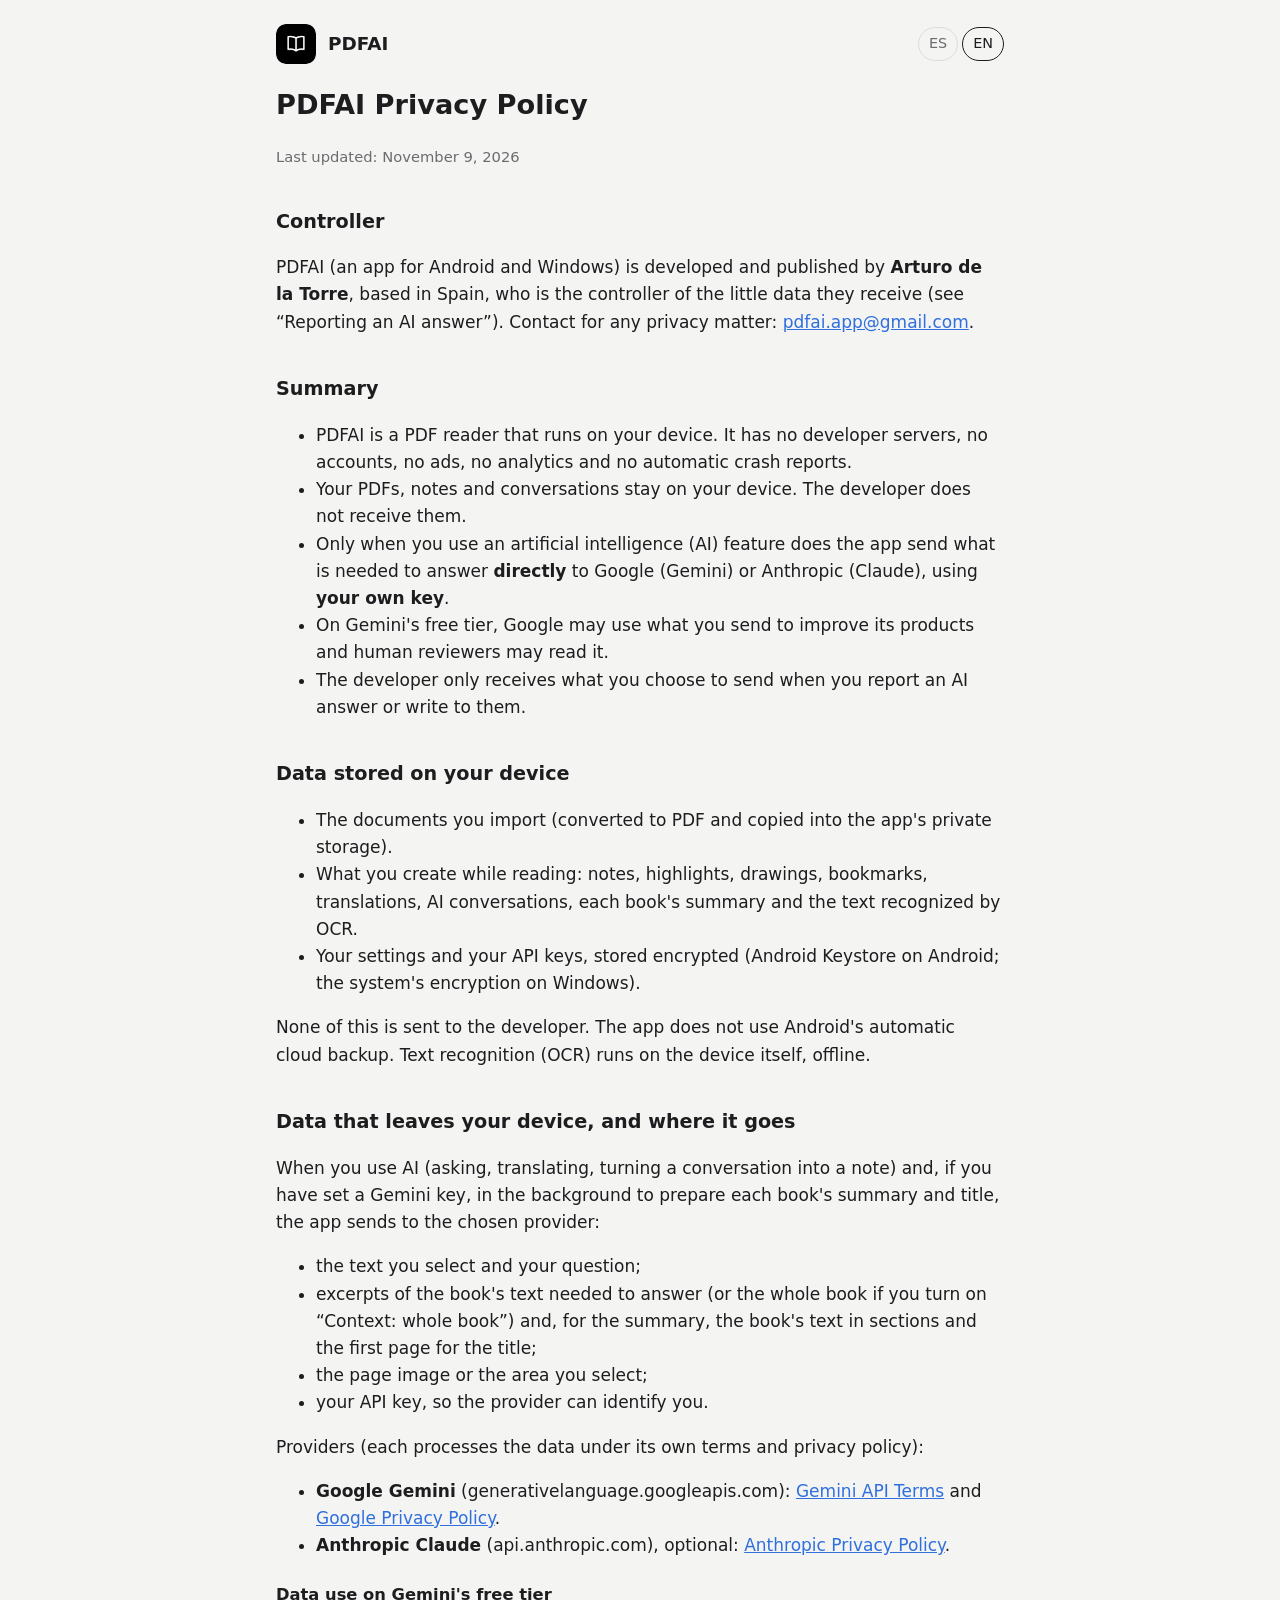
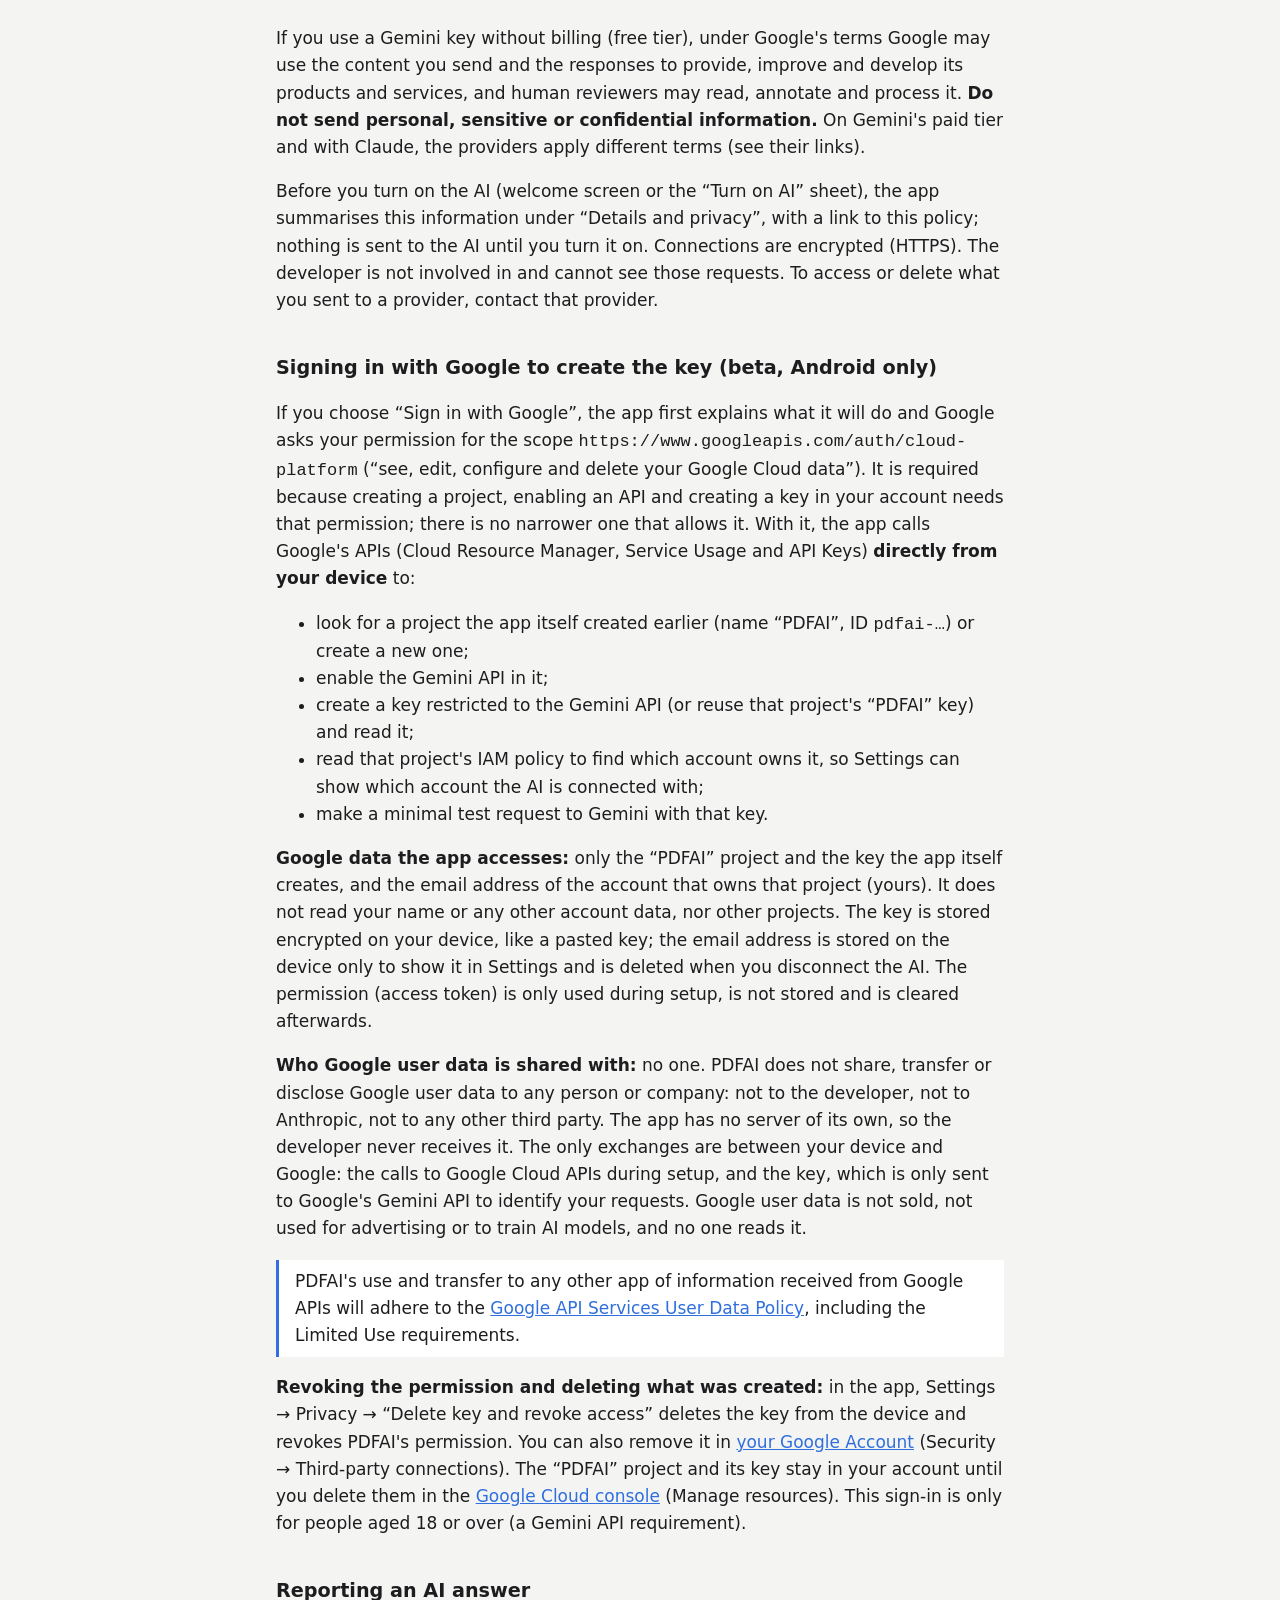
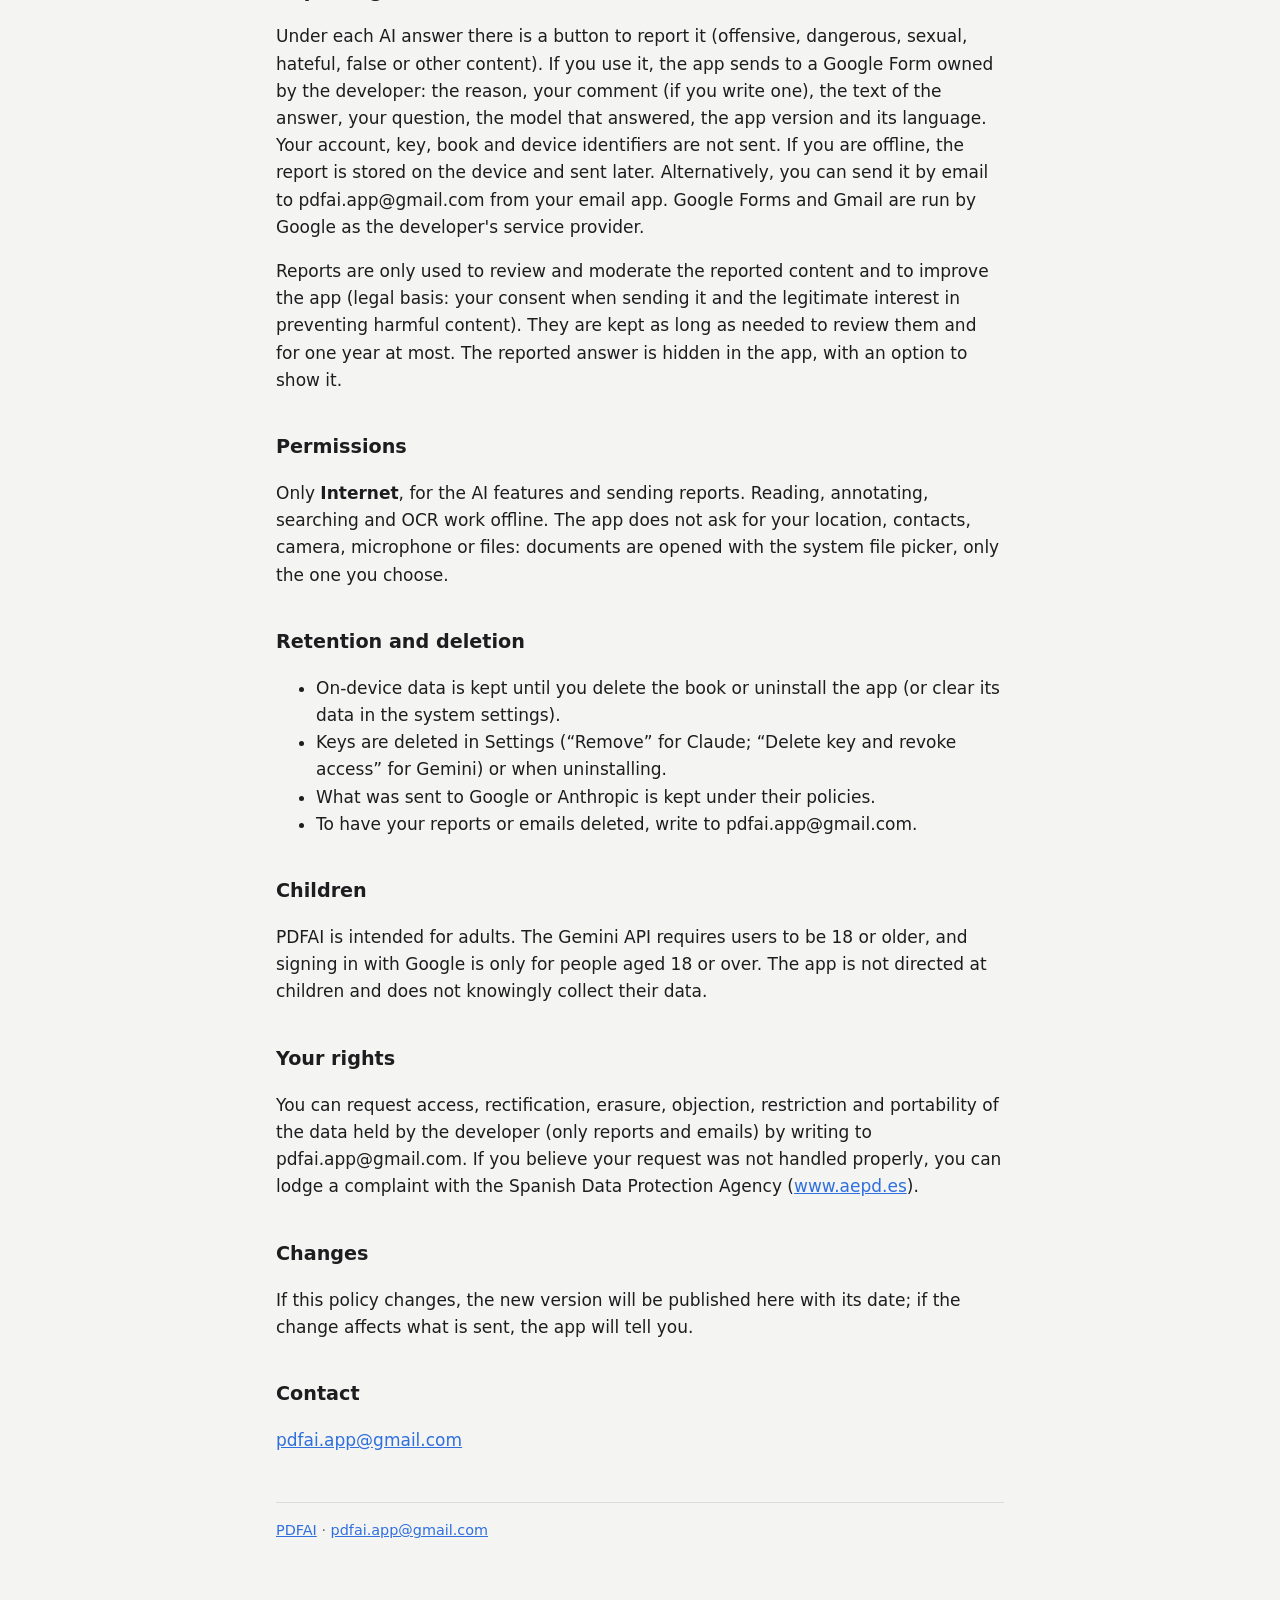
==== commit d24f8669: "Privacidad: con quién se comparten los datos de Google y el correo de la cuenta" ====
--- a/privacidad.html
+++ b/privacidad.html
@@ -1,319 +1,337 @@
-<!doctype html>
-<html lang="es">
-  <head>
-    <meta charset="utf-8" />
-    <meta name="viewport" content="width=device-width, initial-scale=1" />
-    <title>Política de privacidad de PDFAI · PDFAI Privacy Policy</title>
-    <meta name="description" content="Política de privacidad de PDFAI, lector de PDF con IA. PDFAI Privacy Policy." />
-    <link rel="icon" href="icono-512.png" />
-    <link rel="stylesheet" href="estilo.css" />
-    <script>
-      // Idioma: #es / #en en la dirección o el del navegador (español si empieza por «es»; si no, inglés).
-      (function () {
-        function set(l) {
-          document.documentElement.setAttribute("data-lang", l);
-          document.documentElement.lang = l;
-        }
-        var h = location.hash.slice(1);
-        set(h === "en" || h === "es" ? h : /^es\b/i.test(navigator.language || "") ? "es" : "en");
-        addEventListener("hashchange", function () {
-          var x = location.hash.slice(1);
-          if (x === "es" || x === "en") set(x);
-        });
-      })();
-    </script>
-  </head>
-  <body>
-    <main>
-      <header class="top">
-        <a class="brand" href="index.html"><img src="icono-512.png" alt="" width="40" height="40" />PDFAI</a>
-        <nav class="langs" aria-label="Idioma / Language"><a href="#es" hreflang="es">ES</a><a href="#en" hreflang="en">EN</a></nav>
-      </header>
-
-      <article class="l-es" lang="es">
-        <h1>Política de privacidad de PDFAI</h1>
-        <p class="meta">Última actualización: 6 de noviembre de 2026</p>
-
-        <h2>Responsable</h2>
-        <p>
-          PDFAI (aplicación para Android y Windows) la desarrolla y publica <strong>Arturo de la Torre</strong>, con domicilio en
-          España, que es el responsable del tratamiento de los pocos datos que recibe (ver «Reportar una respuesta»). Contacto para
-          cualquier cuestión de privacidad: <a href="mailto:pdfai.app@gmail.com">pdfai.app@gmail.com</a>.
-        </p>
-
-        <h2>Resumen</h2>
-        <ul>
-          <li>PDFAI es un lector de PDF que funciona en tu dispositivo. No tiene servidores propios, ni cuentas, ni anuncios, ni analítica, ni informes de errores automáticos.</li>
-          <li>Tus PDF, notas y conversaciones se quedan en tu dispositivo. El desarrollador no los recibe.</li>
-          <li>Solo cuando usas una función de inteligencia artificial (IA), la app envía <strong>directamente</strong> a Google (Gemini) o a Anthropic (Claude), con <strong>tu propia clave</strong>, lo necesario para responder.</li>
-          <li>En el plan gratuito de Gemini, Google puede usar lo que envías para mejorar sus productos y puede revisarlo personal humano.</li>
-          <li>El desarrollador solo recibe lo que tú decides enviarle al reportar una respuesta de la IA o al escribirle.</li>
-        </ul>
-
-        <h2>Datos que se guardan en tu dispositivo</h2>
-        <ul>
-          <li>Los documentos que importas (convertidos a PDF y copiados en el almacenamiento privado de la app).</li>
-          <li>Lo que creas al leer: notas, subrayados, dibujos, marcadores, traducciones, conversaciones con la IA, la ficha de cada libro y el texto reconocido por OCR.</li>
-          <li>Tus ajustes y tus claves de API, guardadas cifradas (Android Keystore en Android; cifrado del sistema en Windows).</li>
-        </ul>
-        <p>
-          Nada de esto se envía al desarrollador. La app no usa las copias de seguridad automáticas en la nube de Android. El
-          reconocimiento de texto (OCR) se hace en el propio dispositivo, sin conexión.
-        </p>
-
-        <h2>Datos que salen del dispositivo y adónde van</h2>
-        <p>Cuando usas la IA (preguntar, traducir, convertir una conversación en nota) y, si has puesto una clave de Gemini, en segundo plano para preparar la ficha y el título de cada libro, la app envía al proveedor elegido:</p>
-        <ul>
-          <li>el texto que seleccionas y tu pregunta;</li>
-          <li>fragmentos del texto del libro necesarios para responder (o el libro entero si activas «Contexto: todo el libro»), y, para la ficha, el texto del libro por tramos y la primera página para el título;</li>
-          <li>la imagen de la página o el recorte que seleccionas;</li>
-          <li>tu clave de API, para que el proveedor te identifique.</li>
-        </ul>
-        <p>Proveedores (cada uno trata los datos según sus propias condiciones y su política de privacidad):</p>
-        <ul>
-          <li><strong>Google Gemini</strong> (generativelanguage.googleapis.com): <a href="https://ai.google.dev/gemini-api/terms">condiciones de la API de Gemini</a> y <a href="https://policies.google.com/privacy">política de privacidad de Google</a>.</li>
-          <li><strong>Anthropic Claude</strong> (api.anthropic.com), opcional: <a href="https://www.anthropic.com/legal/privacy">política de privacidad de Anthropic</a>.</li>
-        </ul>
-        <h3>Uso de datos en el plan gratuito de Gemini</h3>
-        <p>
-          Si usas una clave de Gemini sin facturación (plan gratuito), según las condiciones de Google, Google puede usar el contenido
-          que envías y las respuestas para proporcionar, mejorar y desarrollar sus productos y servicios, y puede haber personas que
-          lo lean, anoten y procesen. <strong>No envíes datos personales, sensibles o confidenciales.</strong> En el plan de pago de
-          Gemini y con Claude, los proveedores aplican otras condiciones (consúltalas en sus enlaces).
-        </p>
-        <p>
-          Antes de activar la IA (pantalla de bienvenida u hoja «Activa la IA»), la app resume esta información en «Detalles y
-          privacidad», con un enlace a esta política; mientras no la activas no se envía nada a la IA. Las conexiones van cifradas (HTTPS). El desarrollador no interviene ni puede ver esas peticiones. Para
-          consultar o borrar lo que hayas enviado a un proveedor, dirígete a ese proveedor.
-        </p>
-
-        <h2>Iniciar sesión con Google para crear la clave (beta, solo Android)</h2>
-        <p>
-          Si eliges «Iniciar sesión con Google», la app te explica antes qué va a hacer y Google te pide permiso para el ámbito
-          <code>https://www.googleapis.com/auth/cloud-platform</code> («ver, editar, configurar y eliminar tus datos de Google
-          Cloud»). Es necesario porque crear un proyecto, activar una API y crear una clave en tu cuenta exige ese permiso; no
-          existe uno más limitado que lo permita. Con él, la app llama <strong>directamente desde tu dispositivo</strong> a las APIs
-          de Google (Cloud Resource Manager, Service Usage y API Keys) para:
-        </p>
-        <ul>
-          <li>buscar un proyecto que la propia app creara antes (nombre «PDFAI», identificador <code>pdfai-…</code>) o crear uno nuevo;</li>
-          <li>activar en él la API de Gemini;</li>
-          <li>crear una clave limitada a la API de Gemini (o reutilizar la clave «PDFAI» de ese proyecto) y leerla;</li>
-          <li>hacer una petición mínima de prueba a Gemini con esa clave.</li>
-        </ul>
-        <p>
-          <strong>Datos de Google a los que accede la app:</strong> solo los de los proyectos y claves que crea la propia app. No lee
-          tu nombre, tu dirección de correo ni otros datos de tu cuenta, ni otros proyectos. La clave se guarda cifrada en tu
-          dispositivo, como una clave pegada. El permiso (token de acceso) se usa solo durante el alta, no se guarda y se borra al
-          terminar. Nada de esto se envía al desarrollador ni a terceros, no se vende, no se usa para publicidad ni para entrenar
-          modelos de IA y nadie lo lee.
-        </p>
-        <blockquote>
-          El uso y la transferencia a cualquier otra aplicación de la información recibida de las APIs de Google por parte de PDFAI
-          se ajustarán a la
-          <a href="https://developers.google.com/terms/api-services-user-data-policy">Política de datos de usuario de los servicios de API de Google</a>,
-          incluidos los requisitos de Uso limitado.
-        </blockquote>
-        <p>
-          <strong>Retirar el permiso y borrar lo creado:</strong> en la app, Ajustes → Privacidad → «Borrar la clave y revocar el
-          acceso» borra la clave del dispositivo y revoca el permiso de PDFAI. También puedes retirarlo en
-          <a href="https://myaccount.google.com/permissions">tu cuenta de Google</a> (Seguridad → Conexiones con terceros). El
-          proyecto «PDFAI» y su clave siguen en tu cuenta hasta que los borres en la
-          <a href="https://console.cloud.google.com/cloud-resource-manager">consola de Google Cloud</a> (Gestionar recursos). Este
-          inicio de sesión es solo para mayores de 18 años (requisito de la API de Gemini).
-        </p>
-
-        <h2>Reportar una respuesta de la IA</h2>
-        <p>
-          Bajo cada respuesta de la IA hay un botón para reportarla (contenido ofensivo, peligroso, sexual, de odio, falso u otro).
-          Si lo usas, la app envía a un Formulario de Google del desarrollador: el motivo, tu comentario (si escribes uno), el texto
-          de la respuesta, tu pregunta, el modelo que respondió, la versión de la app y su idioma. No se envían tu cuenta, tu clave,
-          tu libro ni identificadores del dispositivo. Si no hay conexión, el reporte se guarda en el dispositivo y se envía más
-          tarde. Como alternativa puedes enviarlo por correo a pdfai.app@gmail.com desde tu programa de correo. Google Forms y Gmail
-          los gestiona Google como proveedor del desarrollador.
-        </p>
-        <p>
-          Los reportes se usan solo para revisar y moderar el contenido reportado y mejorar la app (base jurídica: tu consentimiento
-          al enviarlo y el interés legítimo en evitar contenido dañino). Se conservan el tiempo necesario para revisarlos y como
-          máximo un año. La respuesta reportada queda oculta en la app, con opción de verla.
-        </p>
-
-        <h2>Permisos</h2>
-        <p>
-          Solo <strong>Internet</strong>, para las funciones de IA y el envío de reportes. Leer, anotar, buscar y el OCR funcionan
-          sin conexión. La app no pide acceso a tu ubicación, contactos, cámara, micrófono ni a tus archivos: los documentos se
-          abren con el selector de archivos del sistema, solo el que eliges.
-        </p>
-
-        <h2>Conservación y borrado</h2>
-        <ul>
-          <li>Los datos del dispositivo se conservan hasta que borras el libro o desinstalas la app (o borras sus datos en los ajustes del sistema).</li>
-          <li>Las claves se borran en Ajustes («Quitar» para Claude; «Borrar la clave y revocar el acceso» para Gemini) o al desinstalar.</li>
-          <li>Lo enviado a Google o Anthropic se conserva según sus políticas.</li>
-          <li>Para que se borren tus reportes o correos, escribe a pdfai.app@gmail.com.</li>
-        </ul>
-
-        <h2>Menores</h2>
-        <p>
-          PDFAI está dirigida a personas adultas. La API de Gemini exige tener 18 años o más, y el inicio de sesión con Google solo es
-          para mayores de 18 años. La app no está dirigida a menores ni recoge datos de ellos a sabiendas.
-        </p>
-
-        <h2>Tus derechos</h2>
-        <p>
-          Puedes pedir acceso, rectificación, supresión, oposición, limitación y portabilidad de los datos que tenga el desarrollador
-          (solo reportes y correos) escribiendo a pdfai.app@gmail.com. Si crees que no se han atendido bien, puedes reclamar ante la
-          Agencia Española de Protección de Datos (<a href="https://www.aepd.es">www.aepd.es</a>).
-        </p>
-
-        <h2>Cambios</h2>
-        <p>Si esta política cambia, se publicará aquí con su nueva fecha; si el cambio afecta a lo que se envía, la app lo avisará.</p>
-
-        <h2>Contacto</h2>
-        <p><a href="mailto:pdfai.app@gmail.com">pdfai.app@gmail.com</a></p>
-      </article>
-
-      <article class="l-en" lang="en">
-        <h1>PDFAI Privacy Policy</h1>
-        <p class="meta">Last updated: November 6, 2026</p>
-
-        <h2>Controller</h2>
-        <p>
-          PDFAI (an app for Android and Windows) is developed and published by <strong>Arturo de la Torre</strong>, based in
-          Spain, who is the controller of the little data they receive (see “Reporting an AI answer”). Contact for any privacy
-          matter: <a href="mailto:pdfai.app@gmail.com">pdfai.app@gmail.com</a>.
-        </p>
-
-        <h2>Summary</h2>
-        <ul>
-          <li>PDFAI is a PDF reader that runs on your device. It has no developer servers, no accounts, no ads, no analytics and no automatic crash reports.</li>
-          <li>Your PDFs, notes and conversations stay on your device. The developer does not receive them.</li>
-          <li>Only when you use an artificial intelligence (AI) feature does the app send what is needed to answer <strong>directly</strong> to Google (Gemini) or Anthropic (Claude), using <strong>your own key</strong>.</li>
-          <li>On Gemini's free tier, Google may use what you send to improve its products and human reviewers may read it.</li>
-          <li>The developer only receives what you choose to send when you report an AI answer or write to them.</li>
-        </ul>
-
-        <h2>Data stored on your device</h2>
-        <ul>
-          <li>The documents you import (converted to PDF and copied into the app's private storage).</li>
-          <li>What you create while reading: notes, highlights, drawings, bookmarks, translations, AI conversations, each book's summary and the text recognized by OCR.</li>
-          <li>Your settings and your API keys, stored encrypted (Android Keystore on Android; the system's encryption on Windows).</li>
-        </ul>
-        <p>None of this is sent to the developer. The app does not use Android's automatic cloud backup. Text recognition (OCR) runs on the device itself, offline.</p>
-
-        <h2>Data that leaves your device, and where it goes</h2>
-        <p>When you use AI (asking, translating, turning a conversation into a note) and, if you have set a Gemini key, in the background to prepare each book's summary and title, the app sends to the chosen provider:</p>
-        <ul>
-          <li>the text you select and your question;</li>
-          <li>excerpts of the book's text needed to answer (or the whole book if you turn on “Context: whole book”) and, for the summary, the book's text in sections and the first page for the title;</li>
-          <li>the page image or the area you select;</li>
-          <li>your API key, so the provider can identify you.</li>
-        </ul>
-        <p>Providers (each processes the data under its own terms and privacy policy):</p>
-        <ul>
-          <li><strong>Google Gemini</strong> (generativelanguage.googleapis.com): <a href="https://ai.google.dev/gemini-api/terms">Gemini API Terms</a> and <a href="https://policies.google.com/privacy">Google Privacy Policy</a>.</li>
-          <li><strong>Anthropic Claude</strong> (api.anthropic.com), optional: <a href="https://www.anthropic.com/legal/privacy">Anthropic Privacy Policy</a>.</li>
-        </ul>
-        <h3>Data use on Gemini's free tier</h3>
-        <p>
-          If you use a Gemini key without billing (free tier), under Google's terms Google may use the content you send and the
-          responses to provide, improve and develop its products and services, and human reviewers may read, annotate and process
-          it. <strong>Do not send personal, sensitive or confidential information.</strong> On Gemini's paid tier and with Claude, the
-          providers apply different terms (see their links).
-        </p>
-        <p>
-          Before you turn on the AI (welcome screen or the “Turn on AI” sheet), the app summarises this information under “Details
-          and privacy”, with a link to this policy; nothing is sent to the AI until you turn it on. Connections are encrypted (HTTPS). The developer is not involved in and cannot see those requests.
-          To access or delete what you sent to a provider, contact that provider.
-        </p>
-
-        <h2>Signing in with Google to create the key (beta, Android only)</h2>
-        <p>
-          If you choose “Sign in with Google”, the app first explains what it will do and Google asks your permission for the scope
-          <code>https://www.googleapis.com/auth/cloud-platform</code> (“see, edit, configure and delete your Google Cloud data”). It
-          is required because creating a project, enabling an API and creating a key in your account needs that permission; there is
-          no narrower one that allows it. With it, the app calls Google's APIs (Cloud Resource Manager, Service Usage and API Keys)
-          <strong>directly from your device</strong> to:
-        </p>
-        <ul>
-          <li>look for a project the app itself created earlier (name “PDFAI”, ID <code>pdfai-…</code>) or create a new one;</li>
-          <li>enable the Gemini API in it;</li>
-          <li>create a key restricted to the Gemini API (or reuse that project's “PDFAI” key) and read it;</li>
-          <li>make a minimal test request to Gemini with that key.</li>
-        </ul>
-        <p>
-          <strong>Google data the app accesses:</strong> only the projects and keys the app itself creates. It does not read your
-          name, email address or any other account data, nor other projects. The key is stored encrypted on your device, like a
-          pasted key. The permission (access token) is only used during setup, is not stored and is cleared afterwards. None of this
-          is sent to the developer or third parties, sold, used for advertising or to train AI models, and no one reads it.
-        </p>
-        <blockquote>
-          PDFAI's use and transfer to any other app of information received from Google APIs will adhere to the
-          <a href="https://developers.google.com/terms/api-services-user-data-policy">Google API Services User Data Policy</a>, including
-          the Limited Use requirements.
-        </blockquote>
-        <p>
-          <strong>Revoking the permission and deleting what was created:</strong> in the app, Settings → Privacy → “Delete key and
-          revoke access” deletes the key from the device and revokes PDFAI's permission. You can also remove it in
-          <a href="https://myaccount.google.com/permissions">your Google Account</a> (Security → Third-party connections). The “PDFAI”
-          project and its key stay in your account until you delete them in the
-          <a href="https://console.cloud.google.com/cloud-resource-manager">Google Cloud console</a> (Manage resources). This sign-in is
-          only for people aged 18 or over (a Gemini API requirement).
-        </p>
-
-        <h2>Reporting an AI answer</h2>
-        <p>
-          Under each AI answer there is a button to report it (offensive, dangerous, sexual, hateful, false or other content). If you
-          use it, the app sends to a Google Form owned by the developer: the reason, your comment (if you write one), the text of the
-          answer, your question, the model that answered, the app version and its language. Your account, key, book and device
-          identifiers are not sent. If you are offline, the report is stored on the device and sent later. Alternatively, you can
-          send it by email to pdfai.app@gmail.com from your email app. Google Forms and Gmail are run by Google as the developer's
-          service provider.
-        </p>
-        <p>
-          Reports are only used to review and moderate the reported content and to improve the app (legal basis: your consent when
-          sending it and the legitimate interest in preventing harmful content). They are kept as long as needed to review them and
-          for one year at most. The reported answer is hidden in the app, with an option to show it.
-        </p>
-
-        <h2>Permissions</h2>
-        <p>
-          Only <strong>Internet</strong>, for the AI features and sending reports. Reading, annotating, searching and OCR work offline.
-          The app does not ask for your location, contacts, camera, microphone or files: documents are opened with the system file
-          picker, only the one you choose.
-        </p>
-
-        <h2>Retention and deletion</h2>
-        <ul>
-          <li>On-device data is kept until you delete the book or uninstall the app (or clear its data in the system settings).</li>
-          <li>Keys are deleted in Settings (“Remove” for Claude; “Delete key and revoke access” for Gemini) or when uninstalling.</li>
-          <li>What was sent to Google or Anthropic is kept under their policies.</li>
-          <li>To have your reports or emails deleted, write to pdfai.app@gmail.com.</li>
-        </ul>
-
-        <h2>Children</h2>
-        <p>
-          PDFAI is intended for adults. The Gemini API requires users to be 18 or older, and signing in with Google is only for people
-          aged 18 or over. The app is not directed at children and does not knowingly collect their data.
-        </p>
-
-        <h2>Your rights</h2>
-        <p>
-          You can request access, rectification, erasure, objection, restriction and portability of the data held by the developer
-          (only reports and emails) by writing to pdfai.app@gmail.com. If you believe your request was not handled properly, you can
-          lodge a complaint with the Spanish Data Protection Agency (<a href="https://www.aepd.es">www.aepd.es</a>).
-        </p>
-
-        <h2>Changes</h2>
-        <p>If this policy changes, the new version will be published here with its date; if the change affects what is sent, the app will tell you.</p>
-
-        <h2>Contact</h2>
-        <p><a href="mailto:pdfai.app@gmail.com">pdfai.app@gmail.com</a></p>
-      </article>
-
-      <footer>
-        <a href="index.html">PDFAI</a> · <a href="mailto:pdfai.app@gmail.com">pdfai.app@gmail.com</a>
-      </footer>
-    </main>
-  </body>
-</html>
+<!doctype html>
+<html lang="es">
+  <head>
+    <meta charset="utf-8" />
+    <meta name="viewport" content="width=device-width, initial-scale=1" />
+    <title>Política de privacidad de PDFAI · PDFAI Privacy Policy</title>
+    <meta name="description" content="Política de privacidad de PDFAI, lector de PDF con IA. PDFAI Privacy Policy." />
+    <link rel="icon" href="icono-512.png" />
+    <link rel="stylesheet" href="estilo.css" />
+    <script>
+      // Idioma: #es / #en en la dirección o el del navegador (español si empieza por «es»; si no, inglés).
+      (function () {
+        function set(l) {
+          document.documentElement.setAttribute("data-lang", l);
+          document.documentElement.lang = l;
+        }
+        var h = location.hash.slice(1);
+        set(h === "en" || h === "es" ? h : /^es\b/i.test(navigator.language || "") ? "es" : "en");
+        addEventListener("hashchange", function () {
+          var x = location.hash.slice(1);
+          if (x === "es" || x === "en") set(x);
+        });
+      })();
+    </script>
+  </head>
+  <body>
+    <main>
+      <header class="top">
+        <a class="brand" href="index.html"><img src="icono-512.png" alt="" width="40" height="40" />PDFAI</a>
+        <nav class="langs" aria-label="Idioma / Language"><a href="#es" hreflang="es">ES</a><a href="#en" hreflang="en">EN</a></nav>
+      </header>
+
+      <article class="l-es" lang="es">
+        <h1>Política de privacidad de PDFAI</h1>
+        <p class="meta">Última actualización: 9 de noviembre de 2026</p>
+
+        <h2>Responsable</h2>
+        <p>
+          PDFAI (aplicación para Android y Windows) la desarrolla y publica <strong>Arturo de la Torre</strong>, con domicilio en
+          España, que es el responsable del tratamiento de los pocos datos que recibe (ver «Reportar una respuesta»). Contacto para
+          cualquier cuestión de privacidad: <a href="mailto:pdfai.app@gmail.com">pdfai.app@gmail.com</a>.
+        </p>
+
+        <h2>Resumen</h2>
+        <ul>
+          <li>PDFAI es un lector de PDF que funciona en tu dispositivo. No tiene servidores propios, ni cuentas, ni anuncios, ni analítica, ni informes de errores automáticos.</li>
+          <li>Tus PDF, notas y conversaciones se quedan en tu dispositivo. El desarrollador no los recibe.</li>
+          <li>Solo cuando usas una función de inteligencia artificial (IA), la app envía <strong>directamente</strong> a Google (Gemini) o a Anthropic (Claude), con <strong>tu propia clave</strong>, lo necesario para responder.</li>
+          <li>En el plan gratuito de Gemini, Google puede usar lo que envías para mejorar sus productos y puede revisarlo personal humano.</li>
+          <li>El desarrollador solo recibe lo que tú decides enviarle al reportar una respuesta de la IA o al escribirle.</li>
+        </ul>
+
+        <h2>Datos que se guardan en tu dispositivo</h2>
+        <ul>
+          <li>Los documentos que importas (convertidos a PDF y copiados en el almacenamiento privado de la app).</li>
+          <li>Lo que creas al leer: notas, subrayados, dibujos, marcadores, traducciones, conversaciones con la IA, la ficha de cada libro y el texto reconocido por OCR.</li>
+          <li>Tus ajustes y tus claves de API, guardadas cifradas (Android Keystore en Android; cifrado del sistema en Windows).</li>
+        </ul>
+        <p>
+          Nada de esto se envía al desarrollador. La app no usa las copias de seguridad automáticas en la nube de Android. El
+          reconocimiento de texto (OCR) se hace en el propio dispositivo, sin conexión.
+        </p>
+
+        <h2>Datos que salen del dispositivo y adónde van</h2>
+        <p>Cuando usas la IA (preguntar, traducir, convertir una conversación en nota) y, si has puesto una clave de Gemini, en segundo plano para preparar la ficha y el título de cada libro, la app envía al proveedor elegido:</p>
+        <ul>
+          <li>el texto que seleccionas y tu pregunta;</li>
+          <li>fragmentos del texto del libro necesarios para responder (o el libro entero si activas «Contexto: todo el libro»), y, para la ficha, el texto del libro por tramos y la primera página para el título;</li>
+          <li>la imagen de la página o el recorte que seleccionas;</li>
+          <li>tu clave de API, para que el proveedor te identifique.</li>
+        </ul>
+        <p>Proveedores (cada uno trata los datos según sus propias condiciones y su política de privacidad):</p>
+        <ul>
+          <li><strong>Google Gemini</strong> (generativelanguage.googleapis.com): <a href="https://ai.google.dev/gemini-api/terms">condiciones de la API de Gemini</a> y <a href="https://policies.google.com/privacy">política de privacidad de Google</a>.</li>
+          <li><strong>Anthropic Claude</strong> (api.anthropic.com), opcional: <a href="https://www.anthropic.com/legal/privacy">política de privacidad de Anthropic</a>.</li>
+        </ul>
+        <h3>Uso de datos en el plan gratuito de Gemini</h3>
+        <p>
+          Si usas una clave de Gemini sin facturación (plan gratuito), según las condiciones de Google, Google puede usar el contenido
+          que envías y las respuestas para proporcionar, mejorar y desarrollar sus productos y servicios, y puede haber personas que
+          lo lean, anoten y procesen. <strong>No envíes datos personales, sensibles o confidenciales.</strong> En el plan de pago de
+          Gemini y con Claude, los proveedores aplican otras condiciones (consúltalas en sus enlaces).
+        </p>
+        <p>
+          Antes de activar la IA (pantalla de bienvenida u hoja «Activa la IA»), la app resume esta información en «Detalles y
+          privacidad», con un enlace a esta política; mientras no la activas no se envía nada a la IA. Las conexiones van cifradas (HTTPS). El desarrollador no interviene ni puede ver esas peticiones. Para
+          consultar o borrar lo que hayas enviado a un proveedor, dirígete a ese proveedor.
+        </p>
+
+        <h2>Iniciar sesión con Google para crear la clave (beta, solo Android)</h2>
+        <p>
+          Si eliges «Iniciar sesión con Google», la app te explica antes qué va a hacer y Google te pide permiso para el ámbito
+          <code>https://www.googleapis.com/auth/cloud-platform</code> («ver, editar, configurar y eliminar tus datos de Google
+          Cloud»). Es necesario porque crear un proyecto, activar una API y crear una clave en tu cuenta exige ese permiso; no
+          existe uno más limitado que lo permita. Con él, la app llama <strong>directamente desde tu dispositivo</strong> a las APIs
+          de Google (Cloud Resource Manager, Service Usage y API Keys) para:
+        </p>
+        <ul>
+          <li>buscar un proyecto que la propia app creara antes (nombre «PDFAI», identificador <code>pdfai-…</code>) o crear uno nuevo;</li>
+          <li>activar en él la API de Gemini;</li>
+          <li>crear una clave limitada a la API de Gemini (o reutilizar la clave «PDFAI» de ese proyecto) y leerla;</li>
+          <li>leer los permisos de ese proyecto para saber qué cuenta es su propietaria y mostrar en Ajustes con qué cuenta está conectada la IA;</li>
+          <li>hacer una petición mínima de prueba a Gemini con esa clave.</li>
+        </ul>
+        <p>
+          <strong>Datos de Google a los que accede la app:</strong> solo el proyecto «PDFAI» y la clave que crea la propia app, y la
+          dirección de correo de la cuenta propietaria de ese proyecto (la tuya). No lee tu nombre ni otros datos de tu cuenta, ni
+          otros proyectos. La clave se guarda cifrada en tu dispositivo, como una clave pegada; el correo se guarda en el
+          dispositivo solo para mostrarlo en Ajustes y se borra al desconectar la IA. El permiso (token de acceso) se usa solo
+          durante el alta, no se guarda y se borra al terminar.
+        </p>
+        <p>
+          <strong>Con quién se comparten los datos de Google:</strong> con nadie. PDFAI no comparte, transfiere ni comunica los datos
+          de usuario de Google a ninguna persona ni empresa: ni al desarrollador, ni a Anthropic, ni a ningún otro tercero. La app no
+          tiene servidor propio, así que el desarrollador nunca los recibe. Los únicos intercambios son entre tu dispositivo y Google:
+          las llamadas a las APIs de Google Cloud durante el alta y la clave, que solo se envía a la API de Gemini de Google para
+          identificar tus peticiones. Los datos de Google no se venden, no se usan para publicidad ni para entrenar modelos de IA y
+          nadie los lee.
+        </p>
+        <blockquote>
+          El uso y la transferencia a cualquier otra aplicación de la información recibida de las APIs de Google por parte de PDFAI
+          se ajustarán a la
+          <a href="https://developers.google.com/terms/api-services-user-data-policy">Política de datos de usuario de los servicios de API de Google</a>,
+          incluidos los requisitos de Uso limitado.
+        </blockquote>
+        <p>
+          <strong>Retirar el permiso y borrar lo creado:</strong> en la app, Ajustes → Privacidad → «Borrar la clave y revocar el
+          acceso» borra la clave del dispositivo y revoca el permiso de PDFAI. También puedes retirarlo en
+          <a href="https://myaccount.google.com/permissions">tu cuenta de Google</a> (Seguridad → Conexiones con terceros). El
+          proyecto «PDFAI» y su clave siguen en tu cuenta hasta que los borres en la
+          <a href="https://console.cloud.google.com/cloud-resource-manager">consola de Google Cloud</a> (Gestionar recursos). Este
+          inicio de sesión es solo para mayores de 18 años (requisito de la API de Gemini).
+        </p>
+
+        <h2>Reportar una respuesta de la IA</h2>
+        <p>
+          Bajo cada respuesta de la IA hay un botón para reportarla (contenido ofensivo, peligroso, sexual, de odio, falso u otro).
+          Si lo usas, la app envía a un Formulario de Google del desarrollador: el motivo, tu comentario (si escribes uno), el texto
+          de la respuesta, tu pregunta, el modelo que respondió, la versión de la app y su idioma. No se envían tu cuenta, tu clave,
+          tu libro ni identificadores del dispositivo. Si no hay conexión, el reporte se guarda en el dispositivo y se envía más
+          tarde. Como alternativa puedes enviarlo por correo a pdfai.app@gmail.com desde tu programa de correo. Google Forms y Gmail
+          los gestiona Google como proveedor del desarrollador.
+        </p>
+        <p>
+          Los reportes se usan solo para revisar y moderar el contenido reportado y mejorar la app (base jurídica: tu consentimiento
+          al enviarlo y el interés legítimo en evitar contenido dañino). Se conservan el tiempo necesario para revisarlos y como
+          máximo un año. La respuesta reportada queda oculta en la app, con opción de verla.
+        </p>
+
+        <h2>Permisos</h2>
+        <p>
+          Solo <strong>Internet</strong>, para las funciones de IA y el envío de reportes. Leer, anotar, buscar y el OCR funcionan
+          sin conexión. La app no pide acceso a tu ubicación, contactos, cámara, micrófono ni a tus archivos: los documentos se
+          abren con el selector de archivos del sistema, solo el que eliges.
+        </p>
+
+        <h2>Conservación y borrado</h2>
+        <ul>
+          <li>Los datos del dispositivo se conservan hasta que borras el libro o desinstalas la app (o borras sus datos en los ajustes del sistema).</li>
+          <li>Las claves se borran en Ajustes («Quitar» para Claude; «Borrar la clave y revocar el acceso» para Gemini) o al desinstalar.</li>
+          <li>Lo enviado a Google o Anthropic se conserva según sus políticas.</li>
+          <li>Para que se borren tus reportes o correos, escribe a pdfai.app@gmail.com.</li>
+        </ul>
+
+        <h2>Menores</h2>
+        <p>
+          PDFAI está dirigida a personas adultas. La API de Gemini exige tener 18 años o más, y el inicio de sesión con Google solo es
+          para mayores de 18 años. La app no está dirigida a menores ni recoge datos de ellos a sabiendas.
+        </p>
+
+        <h2>Tus derechos</h2>
+        <p>
+          Puedes pedir acceso, rectificación, supresión, oposición, limitación y portabilidad de los datos que tenga el desarrollador
+          (solo reportes y correos) escribiendo a pdfai.app@gmail.com. Si crees que no se han atendido bien, puedes reclamar ante la
+          Agencia Española de Protección de Datos (<a href="https://www.aepd.es">www.aepd.es</a>).
+        </p>
+
+        <h2>Cambios</h2>
+        <p>Si esta política cambia, se publicará aquí con su nueva fecha; si el cambio afecta a lo que se envía, la app lo avisará.</p>
+
+        <h2>Contacto</h2>
+        <p><a href="mailto:pdfai.app@gmail.com">pdfai.app@gmail.com</a></p>
+      </article>
+
+      <article class="l-en" lang="en">
+        <h1>PDFAI Privacy Policy</h1>
+        <p class="meta">Last updated: November 9, 2026</p>
+
+        <h2>Controller</h2>
+        <p>
+          PDFAI (an app for Android and Windows) is developed and published by <strong>Arturo de la Torre</strong>, based in
+          Spain, who is the controller of the little data they receive (see “Reporting an AI answer”). Contact for any privacy
+          matter: <a href="mailto:pdfai.app@gmail.com">pdfai.app@gmail.com</a>.
+        </p>
+
+        <h2>Summary</h2>
+        <ul>
+          <li>PDFAI is a PDF reader that runs on your device. It has no developer servers, no accounts, no ads, no analytics and no automatic crash reports.</li>
+          <li>Your PDFs, notes and conversations stay on your device. The developer does not receive them.</li>
+          <li>Only when you use an artificial intelligence (AI) feature does the app send what is needed to answer <strong>directly</strong> to Google (Gemini) or Anthropic (Claude), using <strong>your own key</strong>.</li>
+          <li>On Gemini's free tier, Google may use what you send to improve its products and human reviewers may read it.</li>
+          <li>The developer only receives what you choose to send when you report an AI answer or write to them.</li>
+        </ul>
+
+        <h2>Data stored on your device</h2>
+        <ul>
+          <li>The documents you import (converted to PDF and copied into the app's private storage).</li>
+          <li>What you create while reading: notes, highlights, drawings, bookmarks, translations, AI conversations, each book's summary and the text recognized by OCR.</li>
+          <li>Your settings and your API keys, stored encrypted (Android Keystore on Android; the system's encryption on Windows).</li>
+        </ul>
+        <p>None of this is sent to the developer. The app does not use Android's automatic cloud backup. Text recognition (OCR) runs on the device itself, offline.</p>
+
+        <h2>Data that leaves your device, and where it goes</h2>
+        <p>When you use AI (asking, translating, turning a conversation into a note) and, if you have set a Gemini key, in the background to prepare each book's summary and title, the app sends to the chosen provider:</p>
+        <ul>
+          <li>the text you select and your question;</li>
+          <li>excerpts of the book's text needed to answer (or the whole book if you turn on “Context: whole book”) and, for the summary, the book's text in sections and the first page for the title;</li>
+          <li>the page image or the area you select;</li>
+          <li>your API key, so the provider can identify you.</li>
+        </ul>
+        <p>Providers (each processes the data under its own terms and privacy policy):</p>
+        <ul>
+          <li><strong>Google Gemini</strong> (generativelanguage.googleapis.com): <a href="https://ai.google.dev/gemini-api/terms">Gemini API Terms</a> and <a href="https://policies.google.com/privacy">Google Privacy Policy</a>.</li>
+          <li><strong>Anthropic Claude</strong> (api.anthropic.com), optional: <a href="https://www.anthropic.com/legal/privacy">Anthropic Privacy Policy</a>.</li>
+        </ul>
+        <h3>Data use on Gemini's free tier</h3>
+        <p>
+          If you use a Gemini key without billing (free tier), under Google's terms Google may use the content you send and the
+          responses to provide, improve and develop its products and services, and human reviewers may read, annotate and process
+          it. <strong>Do not send personal, sensitive or confidential information.</strong> On Gemini's paid tier and with Claude, the
+          providers apply different terms (see their links).
+        </p>
+        <p>
+          Before you turn on the AI (welcome screen or the “Turn on AI” sheet), the app summarises this information under “Details
+          and privacy”, with a link to this policy; nothing is sent to the AI until you turn it on. Connections are encrypted (HTTPS). The developer is not involved in and cannot see those requests.
+          To access or delete what you sent to a provider, contact that provider.
+        </p>
+
+        <h2>Signing in with Google to create the key (beta, Android only)</h2>
+        <p>
+          If you choose “Sign in with Google”, the app first explains what it will do and Google asks your permission for the scope
+          <code>https://www.googleapis.com/auth/cloud-platform</code> (“see, edit, configure and delete your Google Cloud data”). It
+          is required because creating a project, enabling an API and creating a key in your account needs that permission; there is
+          no narrower one that allows it. With it, the app calls Google's APIs (Cloud Resource Manager, Service Usage and API Keys)
+          <strong>directly from your device</strong> to:
+        </p>
+        <ul>
+          <li>look for a project the app itself created earlier (name “PDFAI”, ID <code>pdfai-…</code>) or create a new one;</li>
+          <li>enable the Gemini API in it;</li>
+          <li>create a key restricted to the Gemini API (or reuse that project's “PDFAI” key) and read it;</li>
+          <li>read that project's IAM policy to find which account owns it, so Settings can show which account the AI is connected with;</li>
+          <li>make a minimal test request to Gemini with that key.</li>
+        </ul>
+        <p>
+          <strong>Google data the app accesses:</strong> only the “PDFAI” project and the key the app itself creates, and the email
+          address of the account that owns that project (yours). It does not read your name or any other account data, nor other
+          projects. The key is stored encrypted on your device, like a pasted key; the email address is stored on the device only to
+          show it in Settings and is deleted when you disconnect the AI. The permission (access token) is only used during setup, is
+          not stored and is cleared afterwards.
+        </p>
+        <p>
+          <strong>Who Google user data is shared with:</strong> no one. PDFAI does not share, transfer or disclose Google user data
+          to any person or company: not to the developer, not to Anthropic, not to any other third party. The app has no server of
+          its own, so the developer never receives it. The only exchanges are between your device and Google: the calls to Google
+          Cloud APIs during setup, and the key, which is only sent to Google's Gemini API to identify your requests. Google user data
+          is not sold, not used for advertising or to train AI models, and no one reads it.
+        </p>
+        <blockquote>
+          PDFAI's use and transfer to any other app of information received from Google APIs will adhere to the
+          <a href="https://developers.google.com/terms/api-services-user-data-policy">Google API Services User Data Policy</a>, including
+          the Limited Use requirements.
+        </blockquote>
+        <p>
+          <strong>Revoking the permission and deleting what was created:</strong> in the app, Settings → Privacy → “Delete key and
+          revoke access” deletes the key from the device and revokes PDFAI's permission. You can also remove it in
+          <a href="https://myaccount.google.com/permissions">your Google Account</a> (Security → Third-party connections). The “PDFAI”
+          project and its key stay in your account until you delete them in the
+          <a href="https://console.cloud.google.com/cloud-resource-manager">Google Cloud console</a> (Manage resources). This sign-in is
+          only for people aged 18 or over (a Gemini API requirement).
+        </p>
+
+        <h2>Reporting an AI answer</h2>
+        <p>
+          Under each AI answer there is a button to report it (offensive, dangerous, sexual, hateful, false or other content). If you
+          use it, the app sends to a Google Form owned by the developer: the reason, your comment (if you write one), the text of the
+          answer, your question, the model that answered, the app version and its language. Your account, key, book and device
+          identifiers are not sent. If you are offline, the report is stored on the device and sent later. Alternatively, you can
+          send it by email to pdfai.app@gmail.com from your email app. Google Forms and Gmail are run by Google as the developer's
+          service provider.
+        </p>
+        <p>
+          Reports are only used to review and moderate the reported content and to improve the app (legal basis: your consent when
+          sending it and the legitimate interest in preventing harmful content). They are kept as long as needed to review them and
+          for one year at most. The reported answer is hidden in the app, with an option to show it.
+        </p>
+
+        <h2>Permissions</h2>
+        <p>
+          Only <strong>Internet</strong>, for the AI features and sending reports. Reading, annotating, searching and OCR work offline.
+          The app does not ask for your location, contacts, camera, microphone or files: documents are opened with the system file
+          picker, only the one you choose.
+        </p>
+
+        <h2>Retention and deletion</h2>
+        <ul>
+          <li>On-device data is kept until you delete the book or uninstall the app (or clear its data in the system settings).</li>
+          <li>Keys are deleted in Settings (“Remove” for Claude; “Delete key and revoke access” for Gemini) or when uninstalling.</li>
+          <li>What was sent to Google or Anthropic is kept under their policies.</li>
+          <li>To have your reports or emails deleted, write to pdfai.app@gmail.com.</li>
+        </ul>
+
+        <h2>Children</h2>
+        <p>
+          PDFAI is intended for adults. The Gemini API requires users to be 18 or older, and signing in with Google is only for people
+          aged 18 or over. The app is not directed at children and does not knowingly collect their data.
+        </p>
+
+        <h2>Your rights</h2>
+        <p>
+          You can request access, rectification, erasure, objection, restriction and portability of the data held by the developer
+          (only reports and emails) by writing to pdfai.app@gmail.com. If you believe your request was not handled properly, you can
+          lodge a complaint with the Spanish Data Protection Agency (<a href="https://www.aepd.es">www.aepd.es</a>).
+        </p>
+
+        <h2>Changes</h2>
+        <p>If this policy changes, the new version will be published here with its date; if the change affects what is sent, the app will tell you.</p>
+
+        <h2>Contact</h2>
+        <p><a href="mailto:pdfai.app@gmail.com">pdfai.app@gmail.com</a></p>
+      </article>
+
+      <footer>
+        <a href="index.html">PDFAI</a> · <a href="mailto:pdfai.app@gmail.com">pdfai.app@gmail.com</a>
+      </footer>
+    </main>
+  </body>
+</html>
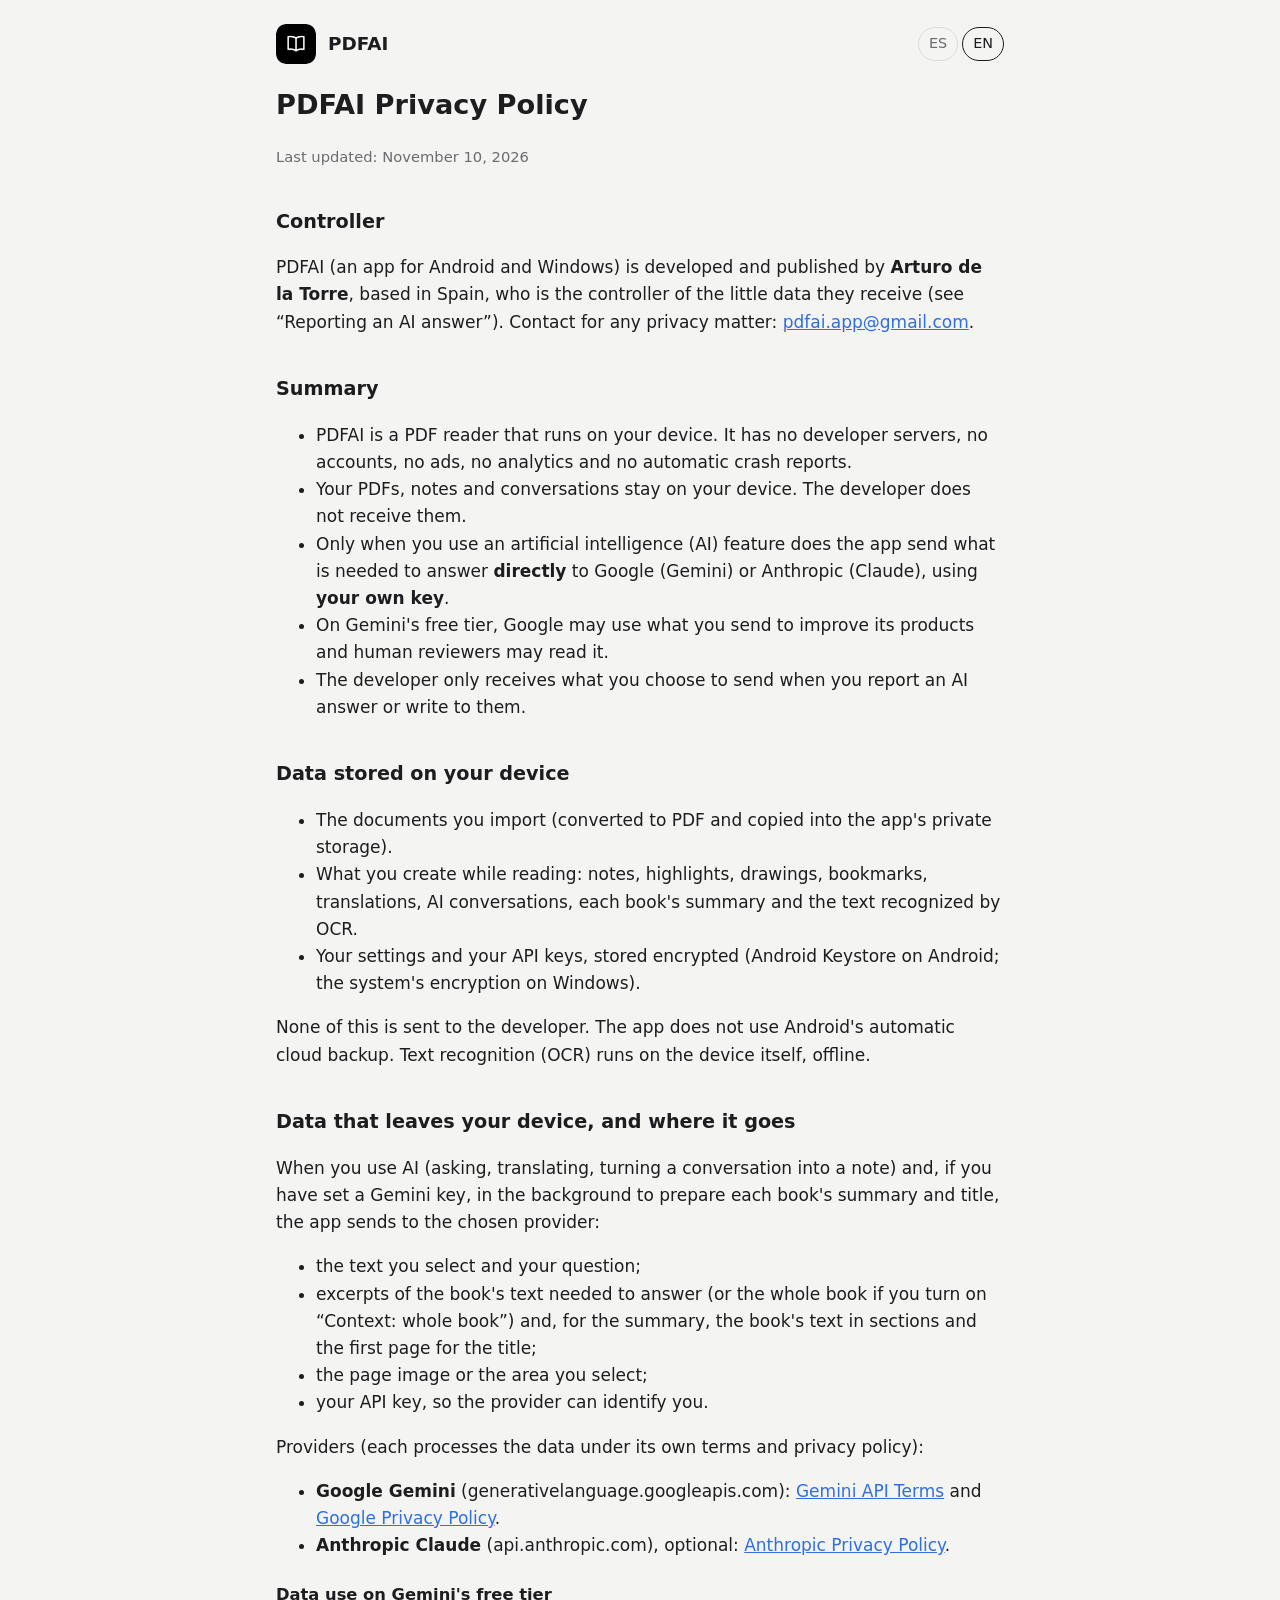
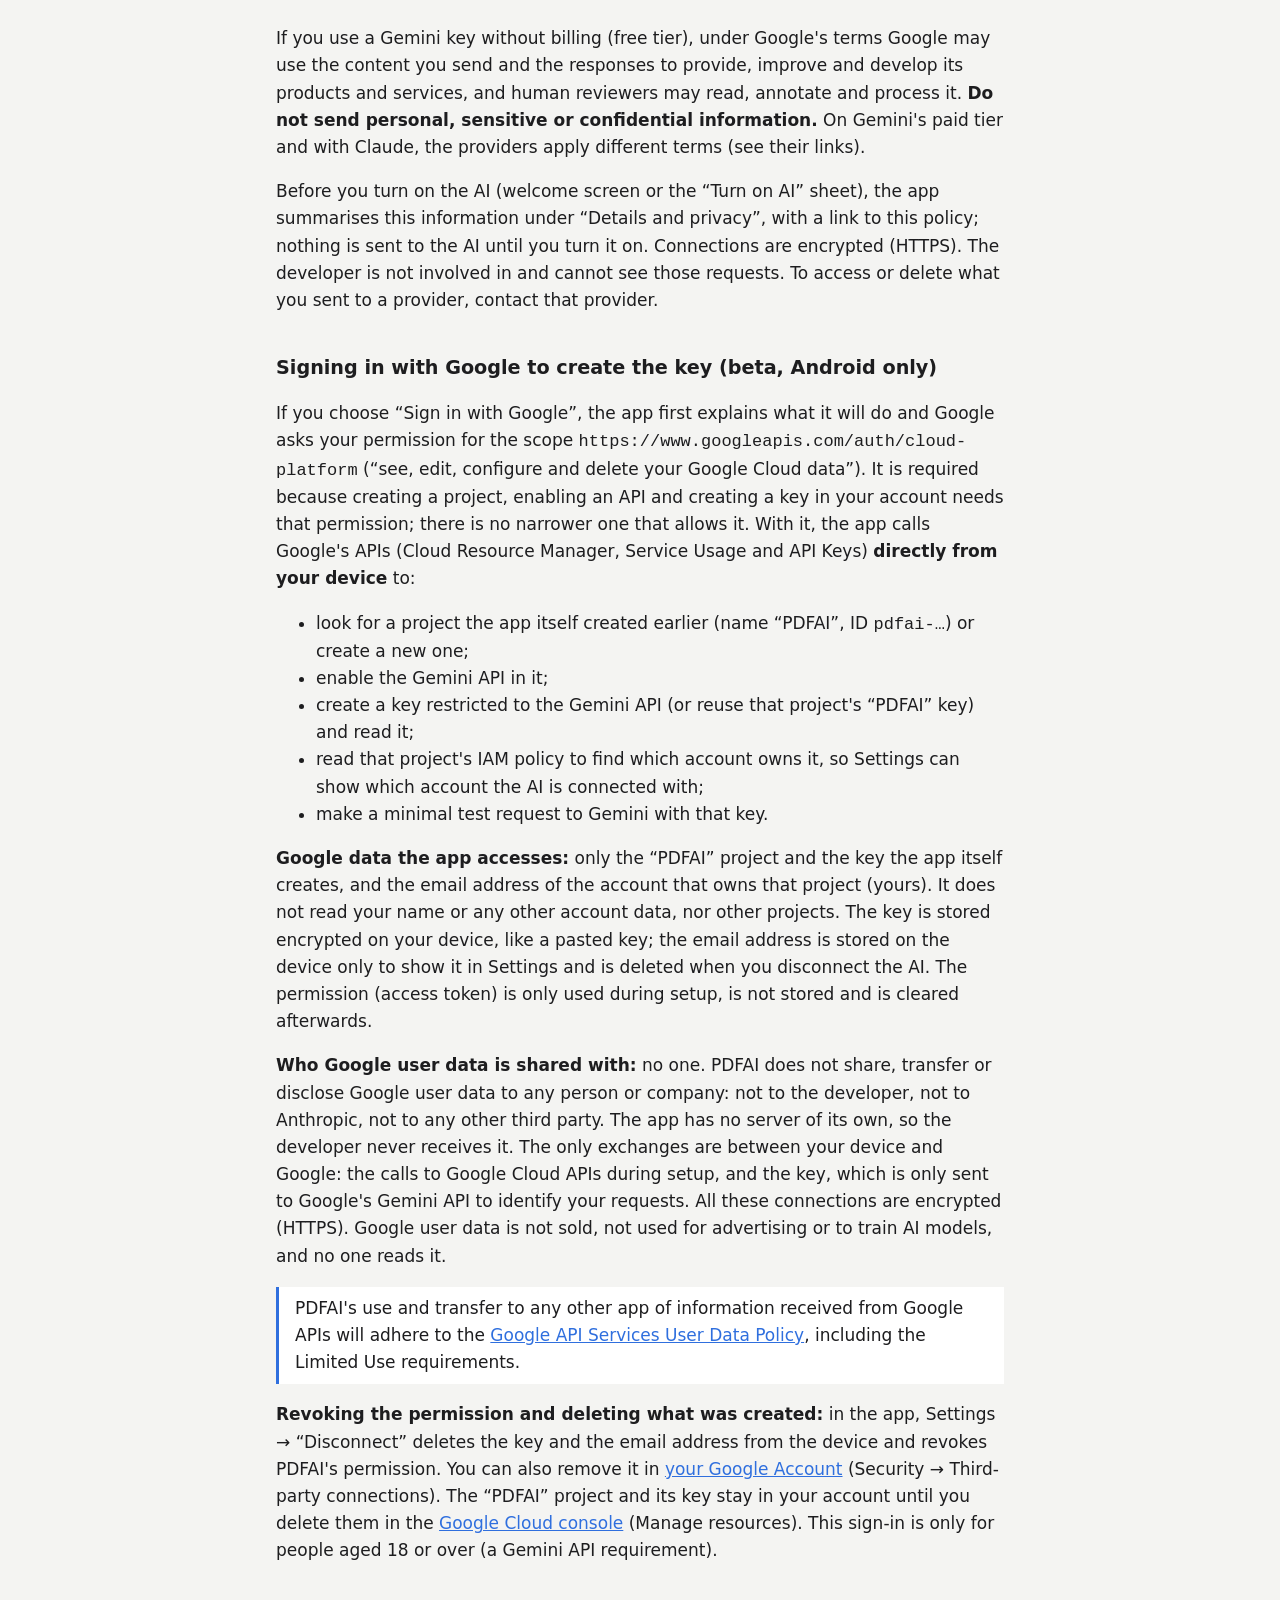
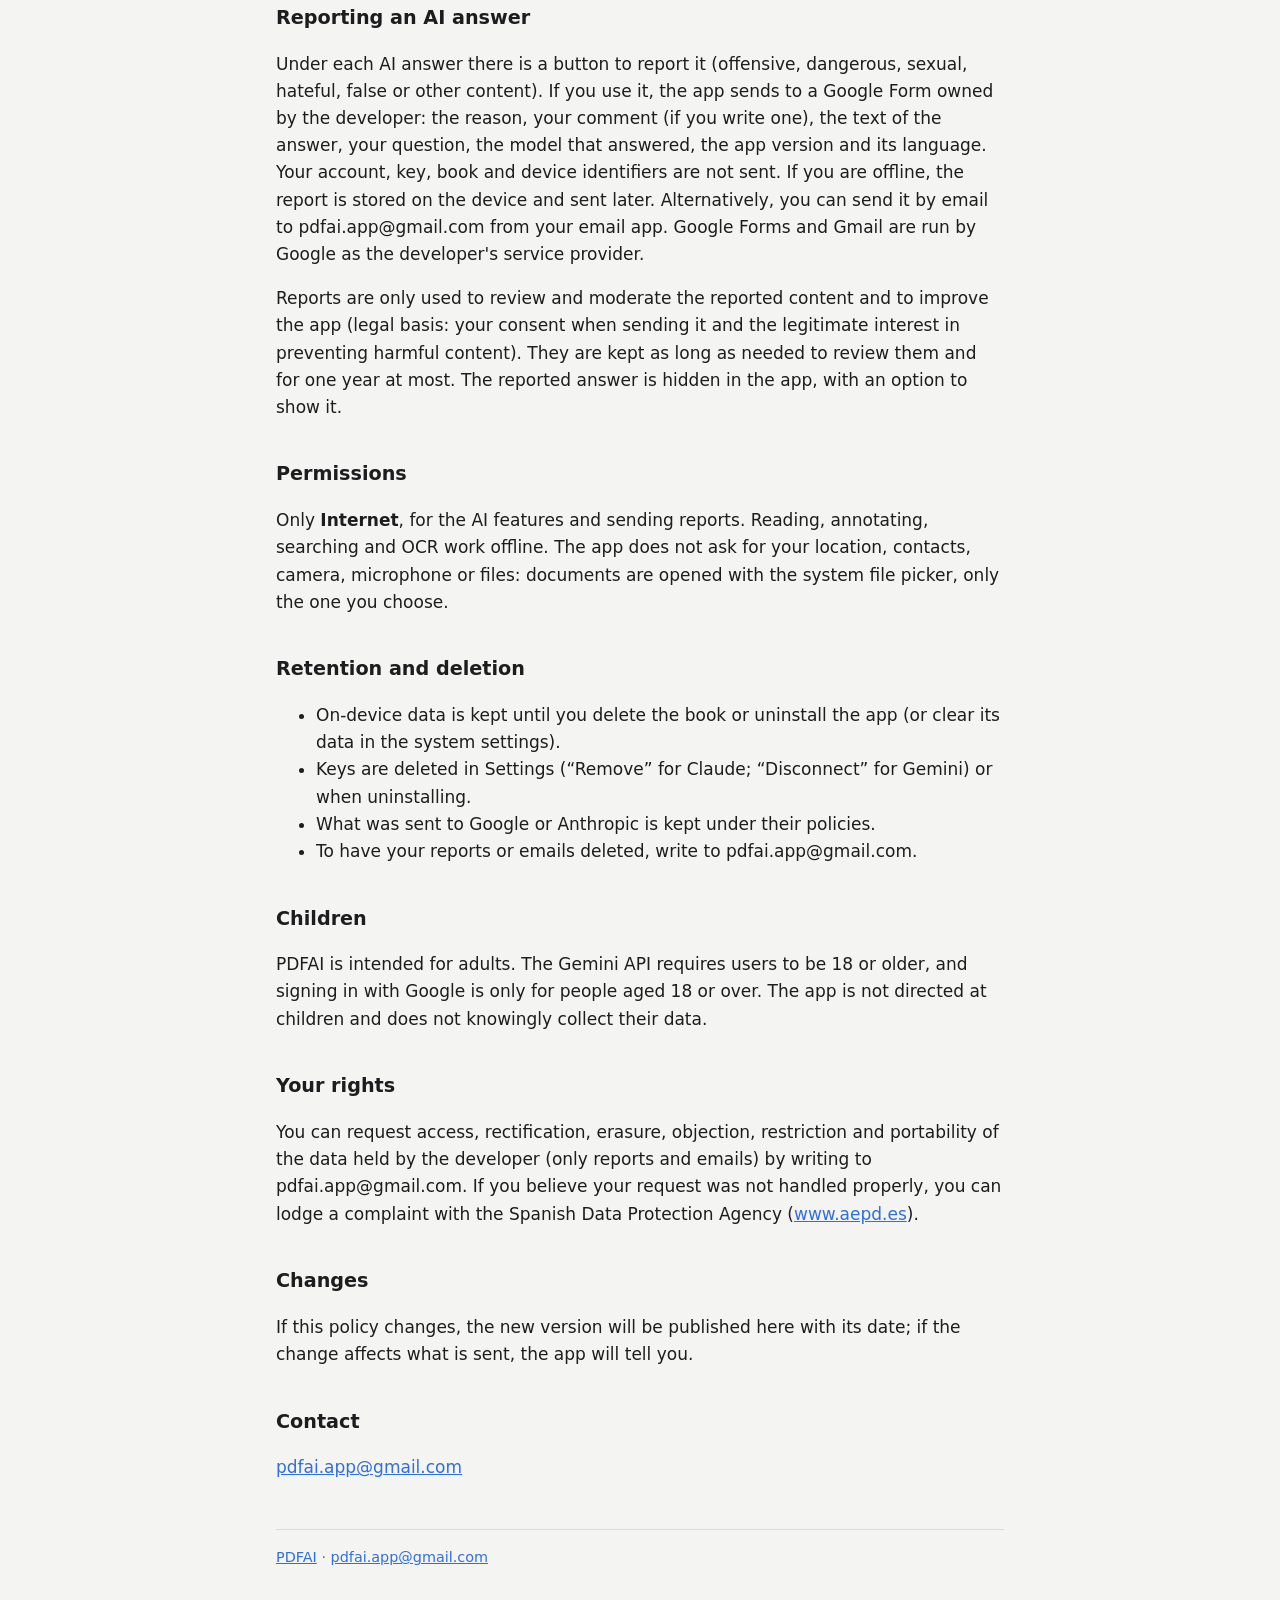
==== commit c276d057: "Política: Desconectar y HTTPS" ====
--- a/privacidad.html
+++ b/privacidad.html
@@ -32,7 +32,7 @@
 
       <article class="l-es" lang="es">
         <h1>Política de privacidad de PDFAI</h1>
-        <p class="meta">Última actualización: 9 de noviembre de 2026</p>
+        <p class="meta">Última actualización: 10 de noviembre de 2026</p>
 
         <h2>Responsable</h2>
         <p>
@@ -114,7 +114,7 @@
           de usuario de Google a ninguna persona ni empresa: ni al desarrollador, ni a Anthropic, ni a ningún otro tercero. La app no
           tiene servidor propio, así que el desarrollador nunca los recibe. Los únicos intercambios son entre tu dispositivo y Google:
           las llamadas a las APIs de Google Cloud durante el alta y la clave, que solo se envía a la API de Gemini de Google para
-          identificar tus peticiones. Los datos de Google no se venden, no se usan para publicidad ni para entrenar modelos de IA y
+          identificar tus peticiones. Todas esas conexiones van cifradas (HTTPS). Los datos de Google no se venden, no se usan para publicidad ni para entrenar modelos de IA y
           nadie los lee.
         </p>
         <blockquote>
@@ -124,8 +124,7 @@
           incluidos los requisitos de Uso limitado.
         </blockquote>
         <p>
-          <strong>Retirar el permiso y borrar lo creado:</strong> en la app, Ajustes → Privacidad → «Borrar la clave y revocar el
-          acceso» borra la clave del dispositivo y revoca el permiso de PDFAI. También puedes retirarlo en
+          <strong>Retirar el permiso y borrar lo creado:</strong> en la app, Ajustes → «Desconectar» borra la clave y el correo del dispositivo y revoca el permiso de PDFAI. También puedes retirarlo en
           <a href="https://myaccount.google.com/permissions">tu cuenta de Google</a> (Seguridad → Conexiones con terceros). El
           proyecto «PDFAI» y su clave siguen en tu cuenta hasta que los borres en la
           <a href="https://console.cloud.google.com/cloud-resource-manager">consola de Google Cloud</a> (Gestionar recursos). Este
@@ -157,7 +156,7 @@
         <h2>Conservación y borrado</h2>
         <ul>
           <li>Los datos del dispositivo se conservan hasta que borras el libro o desinstalas la app (o borras sus datos en los ajustes del sistema).</li>
-          <li>Las claves se borran en Ajustes («Quitar» para Claude; «Borrar la clave y revocar el acceso» para Gemini) o al desinstalar.</li>
+          <li>Las claves se borran en Ajustes («Quitar» para Claude; «Desconectar» para Gemini) o al desinstalar.</li>
           <li>Lo enviado a Google o Anthropic se conserva según sus políticas.</li>
           <li>Para que se borren tus reportes o correos, escribe a pdfai.app@gmail.com.</li>
         </ul>
@@ -184,7 +183,7 @@
 
       <article class="l-en" lang="en">
         <h1>PDFAI Privacy Policy</h1>
-        <p class="meta">Last updated: November 9, 2026</p>
+        <p class="meta">Last updated: November 10, 2026</p>
 
         <h2>Controller</h2>
         <p>
@@ -262,7 +261,7 @@
           <strong>Who Google user data is shared with:</strong> no one. PDFAI does not share, transfer or disclose Google user data
           to any person or company: not to the developer, not to Anthropic, not to any other third party. The app has no server of
           its own, so the developer never receives it. The only exchanges are between your device and Google: the calls to Google
-          Cloud APIs during setup, and the key, which is only sent to Google's Gemini API to identify your requests. Google user data
+          Cloud APIs during setup, and the key, which is only sent to Google's Gemini API to identify your requests. All these connections are encrypted (HTTPS). Google user data
           is not sold, not used for advertising or to train AI models, and no one reads it.
         </p>
         <blockquote>
@@ -271,8 +270,7 @@
           the Limited Use requirements.
         </blockquote>
         <p>
-          <strong>Revoking the permission and deleting what was created:</strong> in the app, Settings → Privacy → “Delete key and
-          revoke access” deletes the key from the device and revokes PDFAI's permission. You can also remove it in
+          <strong>Revoking the permission and deleting what was created:</strong> in the app, Settings → “Disconnect” deletes the key and the email address from the device and revokes PDFAI's permission. You can also remove it in
           <a href="https://myaccount.google.com/permissions">your Google Account</a> (Security → Third-party connections). The “PDFAI”
           project and its key stay in your account until you delete them in the
           <a href="https://console.cloud.google.com/cloud-resource-manager">Google Cloud console</a> (Manage resources). This sign-in is
@@ -304,7 +302,7 @@
         <h2>Retention and deletion</h2>
         <ul>
           <li>On-device data is kept until you delete the book or uninstall the app (or clear its data in the system settings).</li>
-          <li>Keys are deleted in Settings (“Remove” for Claude; “Delete key and revoke access” for Gemini) or when uninstalling.</li>
+          <li>Keys are deleted in Settings (“Remove” for Claude; “Disconnect” for Gemini) or when uninstalling.</li>
           <li>What was sent to Google or Anthropic is kept under their policies.</li>
           <li>To have your reports or emails deleted, write to pdfai.app@gmail.com.</li>
         </ul>
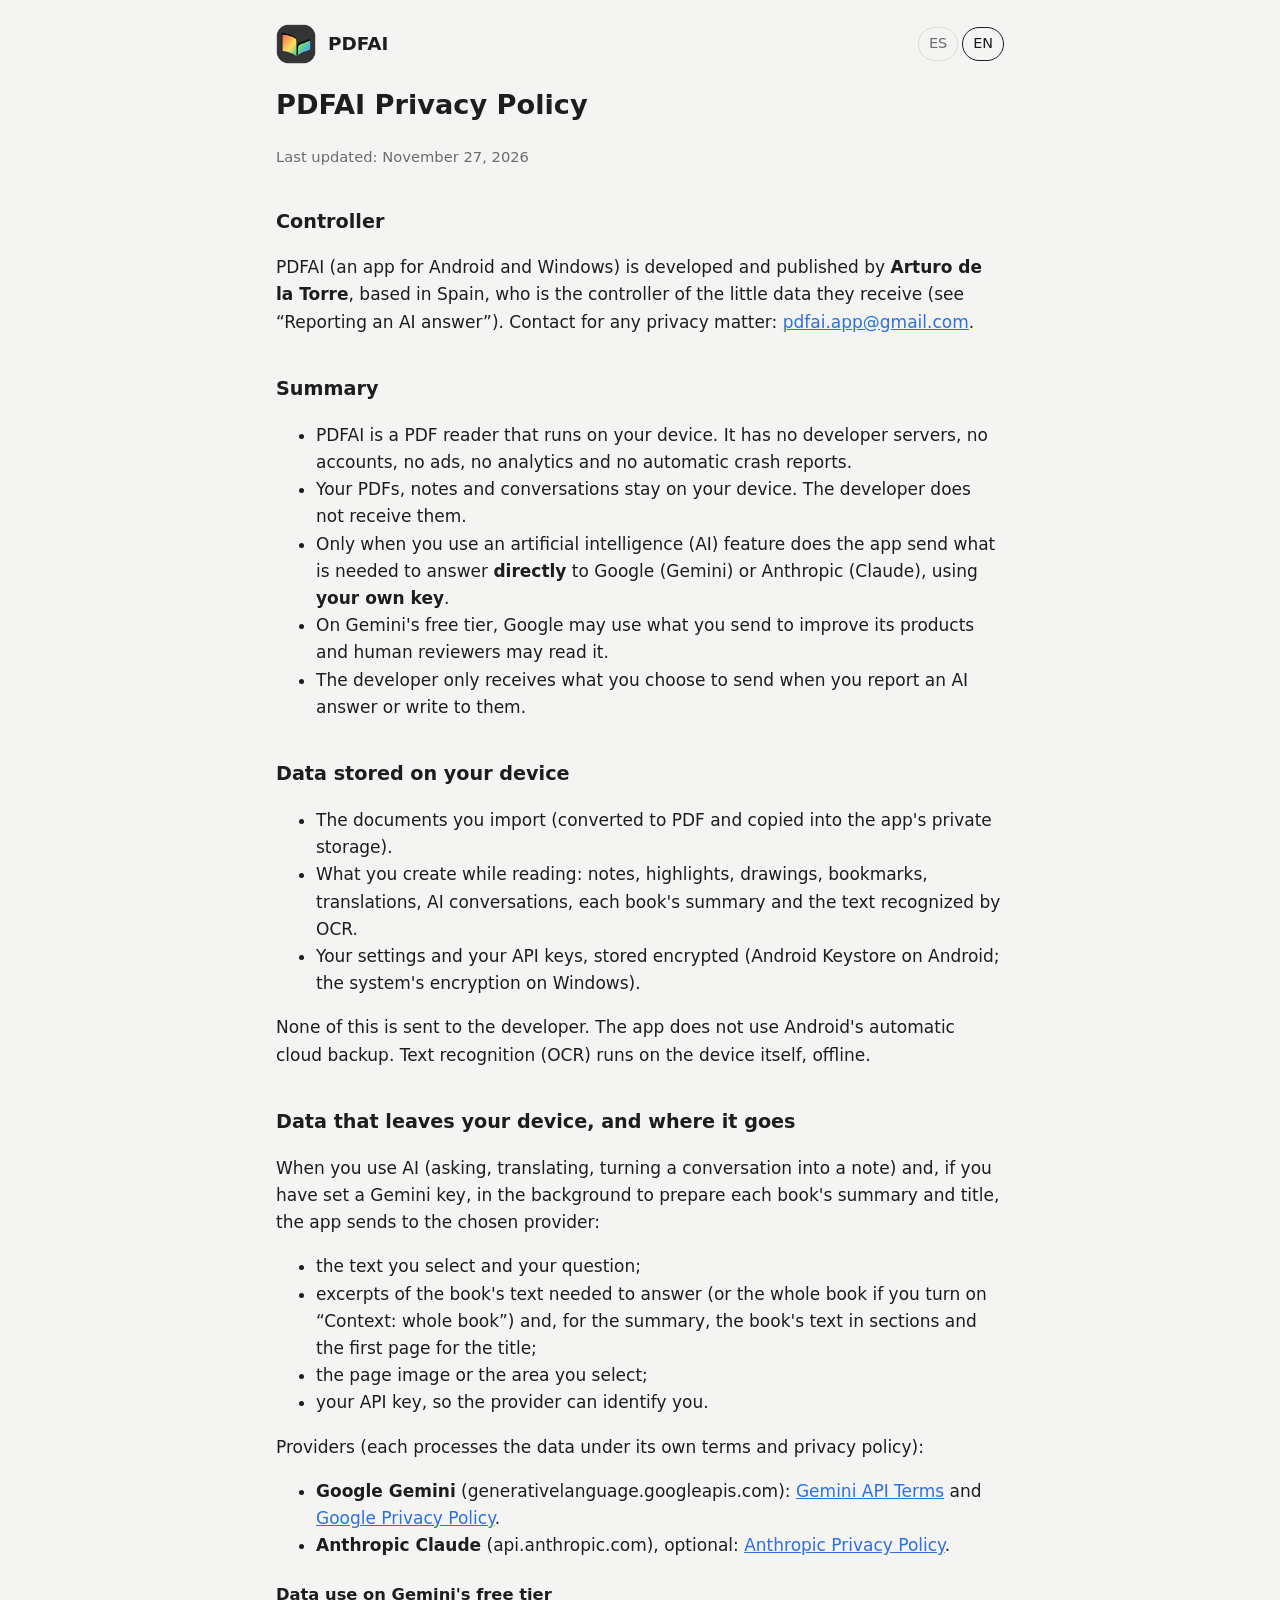
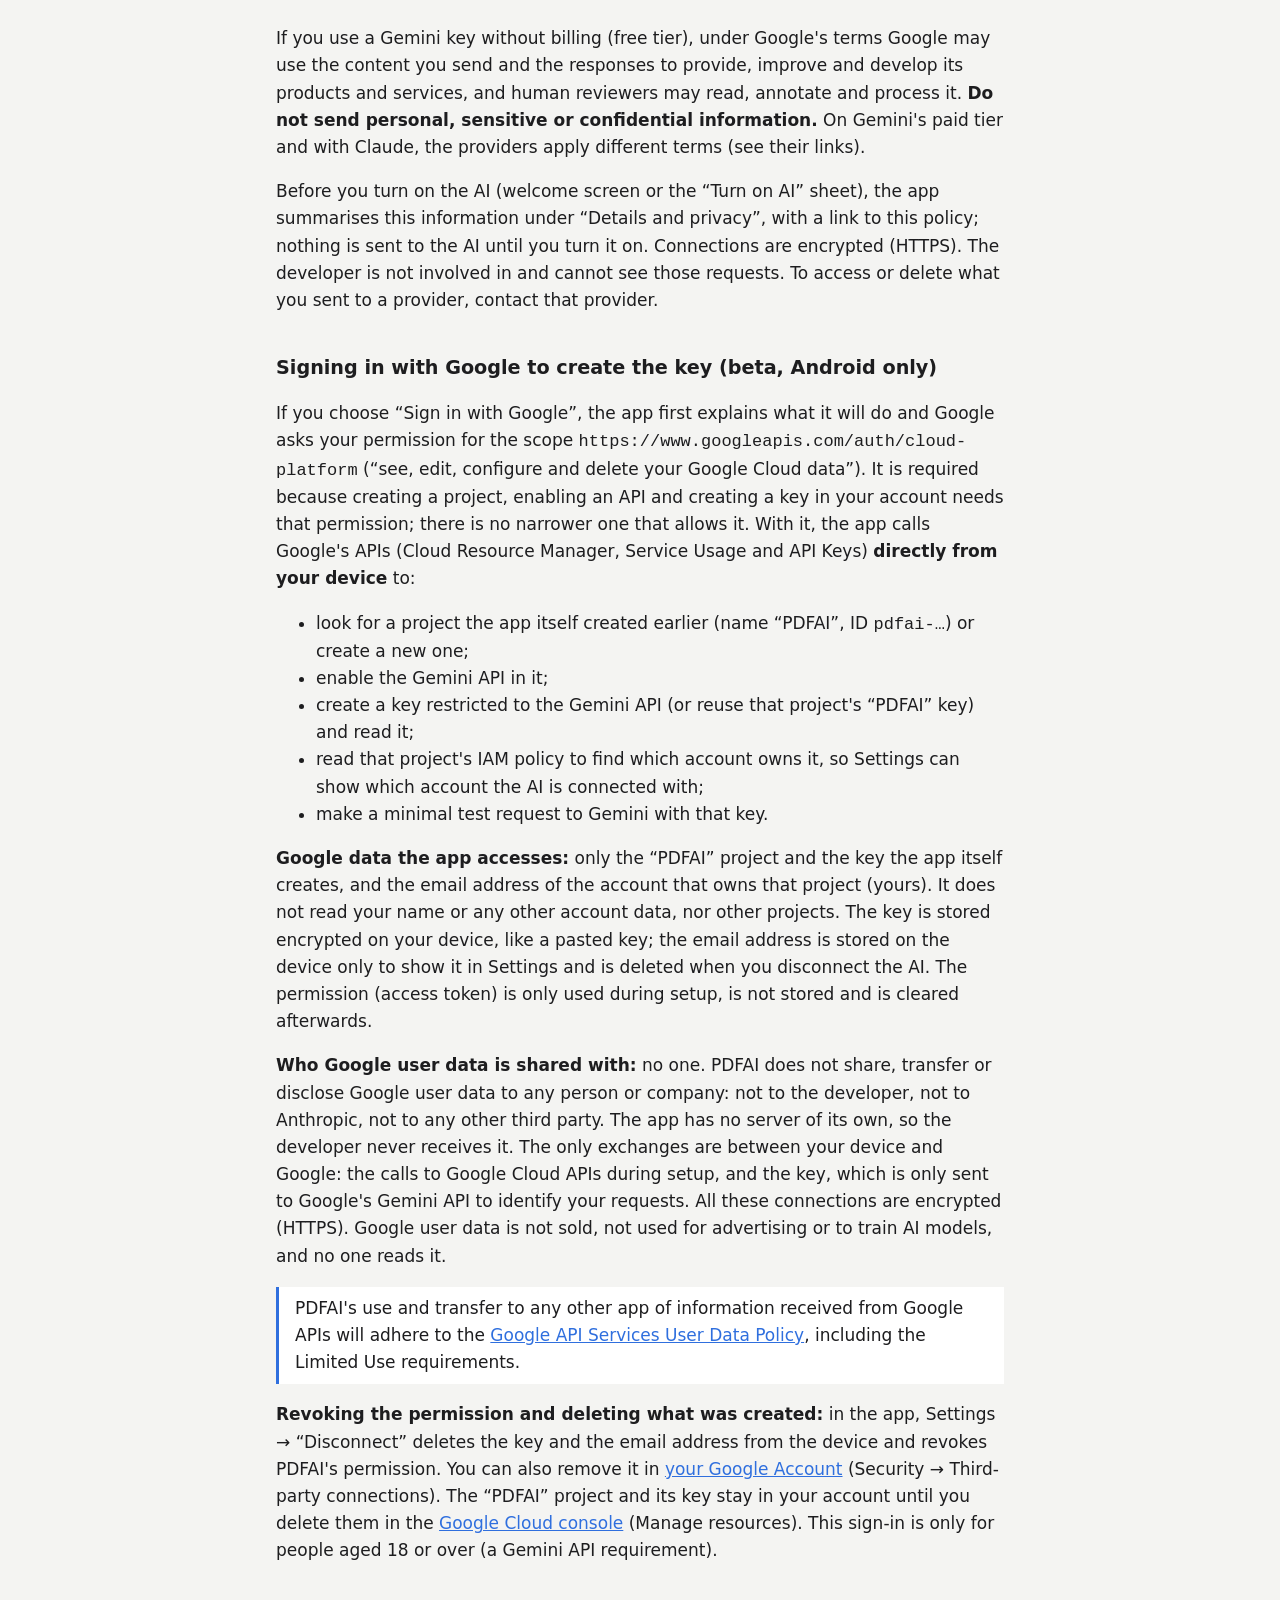
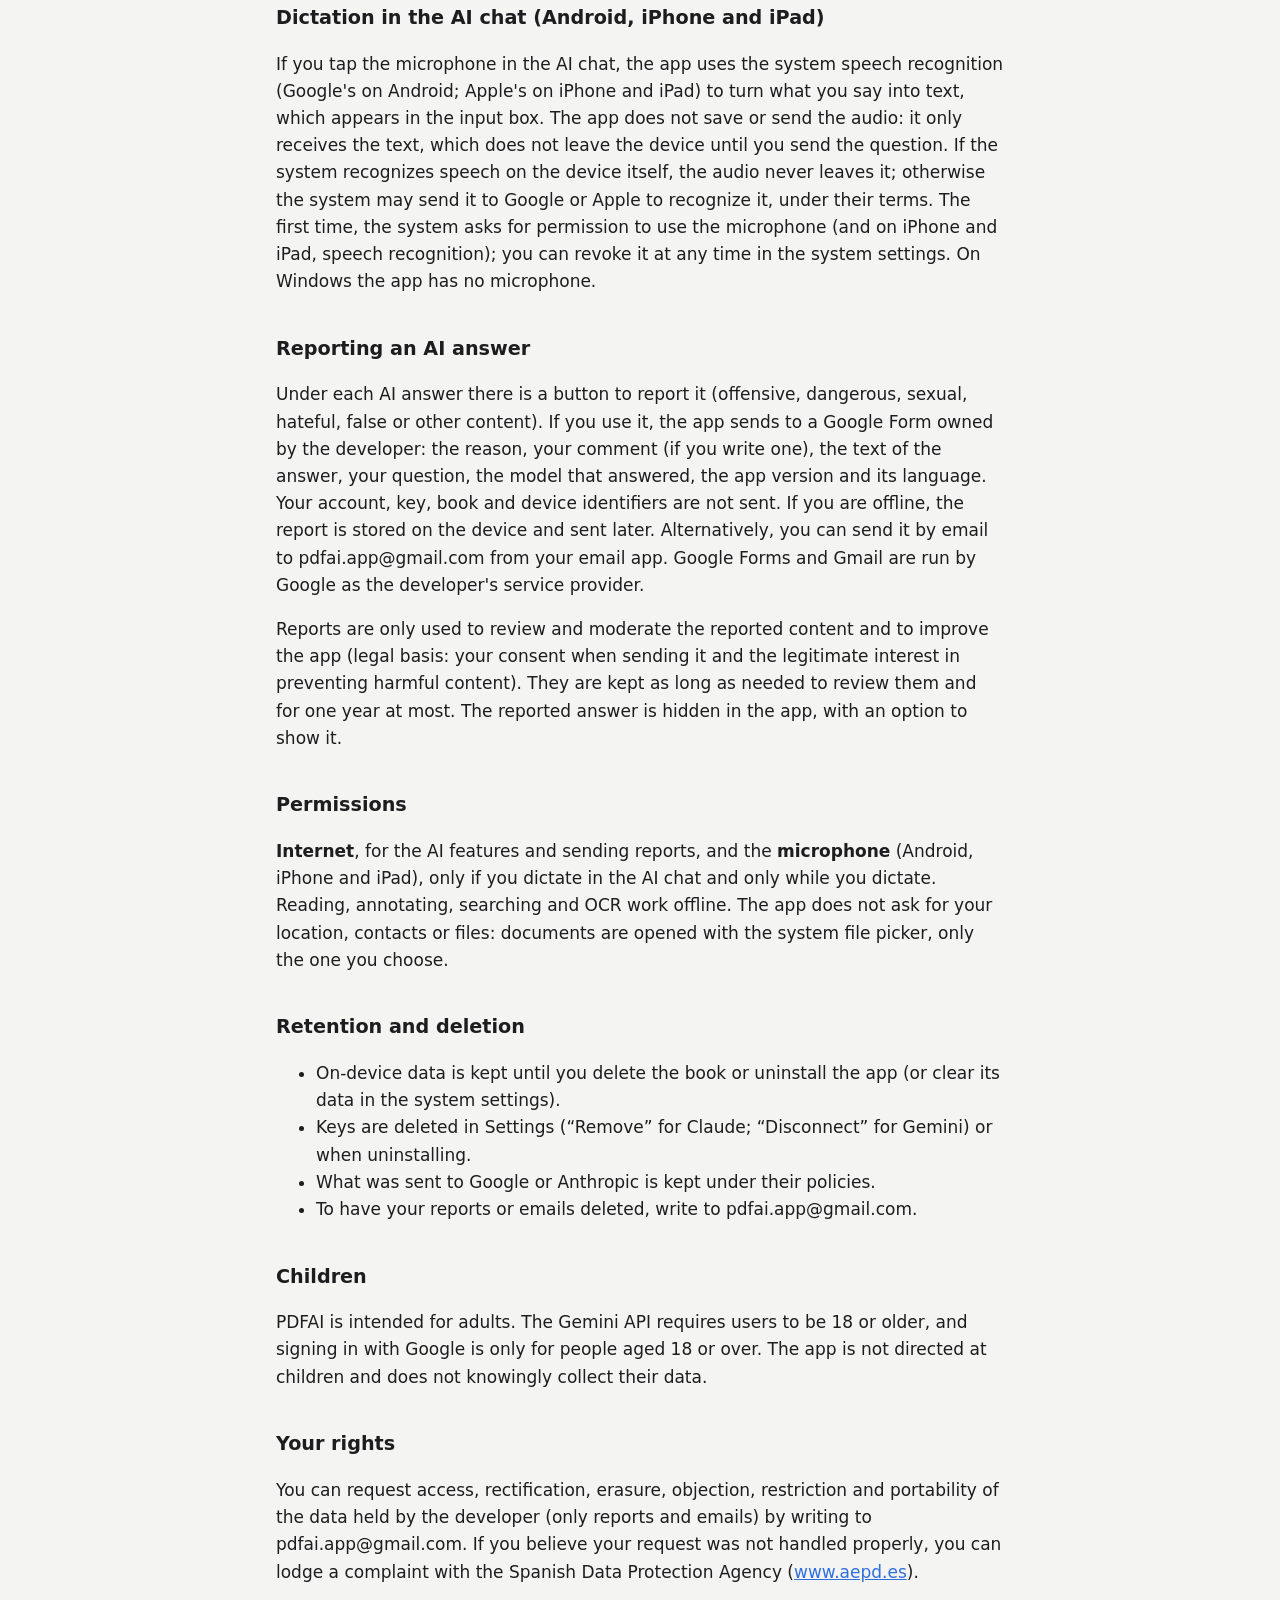
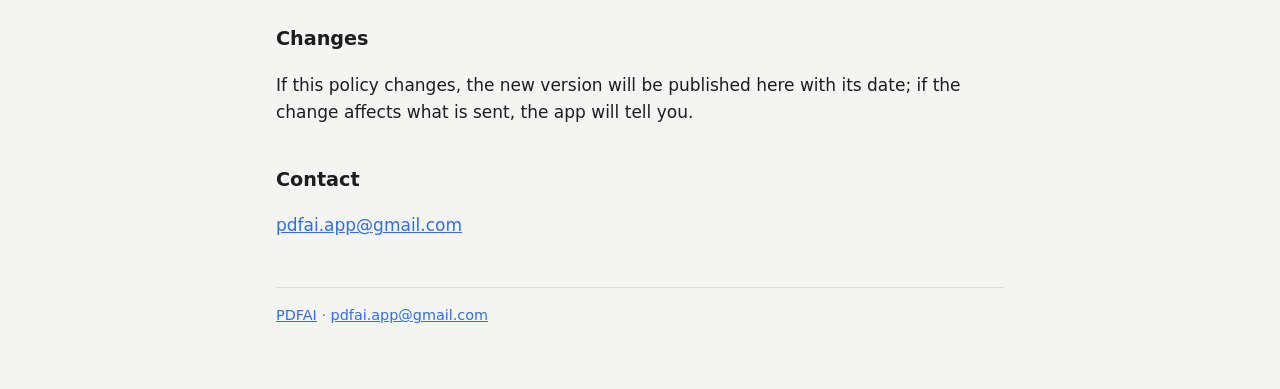
==== commit 2a8f475c: "Política: dictar en el chat de IA (micrófono y reconocimiento de voz del sistema)" ====
--- a/privacidad.html
+++ b/privacidad.html
@@ -32,7 +32,7 @@
 
       <article class="l-es" lang="es">
         <h1>Política de privacidad de PDFAI</h1>
-        <p class="meta">Última actualización: 10 de noviembre de 2026</p>
+        <p class="meta">Última actualización: 27 de noviembre de 2026</p>
 
         <h2>Responsable</h2>
         <p>
@@ -131,6 +131,9 @@
           inicio de sesión es solo para mayores de 18 años (requisito de la API de Gemini).
         </p>
 
+        <h2>Dictar en el chat de IA (Android, iPhone y iPad)</h2>
+        <p>Si tocas el micrófono del chat de IA, la app usa el reconocimiento de voz del sistema (el de Google en Android; el de Apple en iPhone y iPad) para convertir lo que dices en texto, que aparece en el cuadro de escribir. La app no guarda ni envía el audio: solo recibe el texto, que no sale del dispositivo hasta que tú envías la pregunta. Si el sistema reconoce la voz en el propio dispositivo, el audio no sale de él; si no, el sistema puede enviarlo a Google o a Apple para reconocerlo, según sus condiciones. La primera vez el sistema pide permiso para el micrófono (y en iPhone y iPad, para el reconocimiento de voz); puedes quitarlo cuando quieras en los ajustes del sistema. En Windows la app no tiene micrófono.</p>
+
         <h2>Reportar una respuesta de la IA</h2>
         <p>
           Bajo cada respuesta de la IA hay un botón para reportarla (contenido ofensivo, peligroso, sexual, de odio, falso u otro).
@@ -148,9 +151,10 @@
 
         <h2>Permisos</h2>
         <p>
-          Solo <strong>Internet</strong>, para las funciones de IA y el envío de reportes. Leer, anotar, buscar y el OCR funcionan
-          sin conexión. La app no pide acceso a tu ubicación, contactos, cámara, micrófono ni a tus archivos: los documentos se
-          abren con el selector de archivos del sistema, solo el que eliges.
+          <strong>Internet</strong>, para las funciones de IA y el envío de reportes, y el <strong>micrófono</strong> (Android, iPhone y
+          iPad), solo si dictas en el chat de IA y solo mientras dictas. Leer, anotar, buscar y el OCR funcionan sin conexión. La app
+          no pide acceso a tu ubicación, contactos ni a tus archivos: los documentos se abren con el selector de archivos del
+          sistema, solo el que eliges.
         </p>
 
         <h2>Conservación y borrado</h2>
@@ -183,7 +187,7 @@
 
       <article class="l-en" lang="en">
         <h1>PDFAI Privacy Policy</h1>
-        <p class="meta">Last updated: November 10, 2026</p>
+        <p class="meta">Last updated: November 27, 2026</p>
 
         <h2>Controller</h2>
         <p>
@@ -276,6 +280,9 @@
           <a href="https://console.cloud.google.com/cloud-resource-manager">Google Cloud console</a> (Manage resources). This sign-in is
           only for people aged 18 or over (a Gemini API requirement).
         </p>
+
+        <h2>Dictation in the AI chat (Android, iPhone and iPad)</h2>
+        <p>If you tap the microphone in the AI chat, the app uses the system speech recognition (Google's on Android; Apple's on iPhone and iPad) to turn what you say into text, which appears in the input box. The app does not save or send the audio: it only receives the text, which does not leave the device until you send the question. If the system recognizes speech on the device itself, the audio never leaves it; otherwise the system may send it to Google or Apple to recognize it, under their terms. The first time, the system asks for permission to use the microphone (and on iPhone and iPad, speech recognition); you can revoke it at any time in the system settings. On Windows the app has no microphone.</p>
 
         <h2>Reporting an AI answer</h2>
         <p>
@@ -294,9 +301,10 @@
 
         <h2>Permissions</h2>
         <p>
-          Only <strong>Internet</strong>, for the AI features and sending reports. Reading, annotating, searching and OCR work offline.
-          The app does not ask for your location, contacts, camera, microphone or files: documents are opened with the system file
-          picker, only the one you choose.
+          <strong>Internet</strong>, for the AI features and sending reports, and the <strong>microphone</strong> (Android, iPhone and
+          iPad), only if you dictate in the AI chat and only while you dictate. Reading, annotating, searching and OCR work offline.
+          The app does not ask for your location, contacts or files: documents are opened with the system file picker, only the one
+          you choose.
         </p>
 
         <h2>Retention and deletion</h2>
